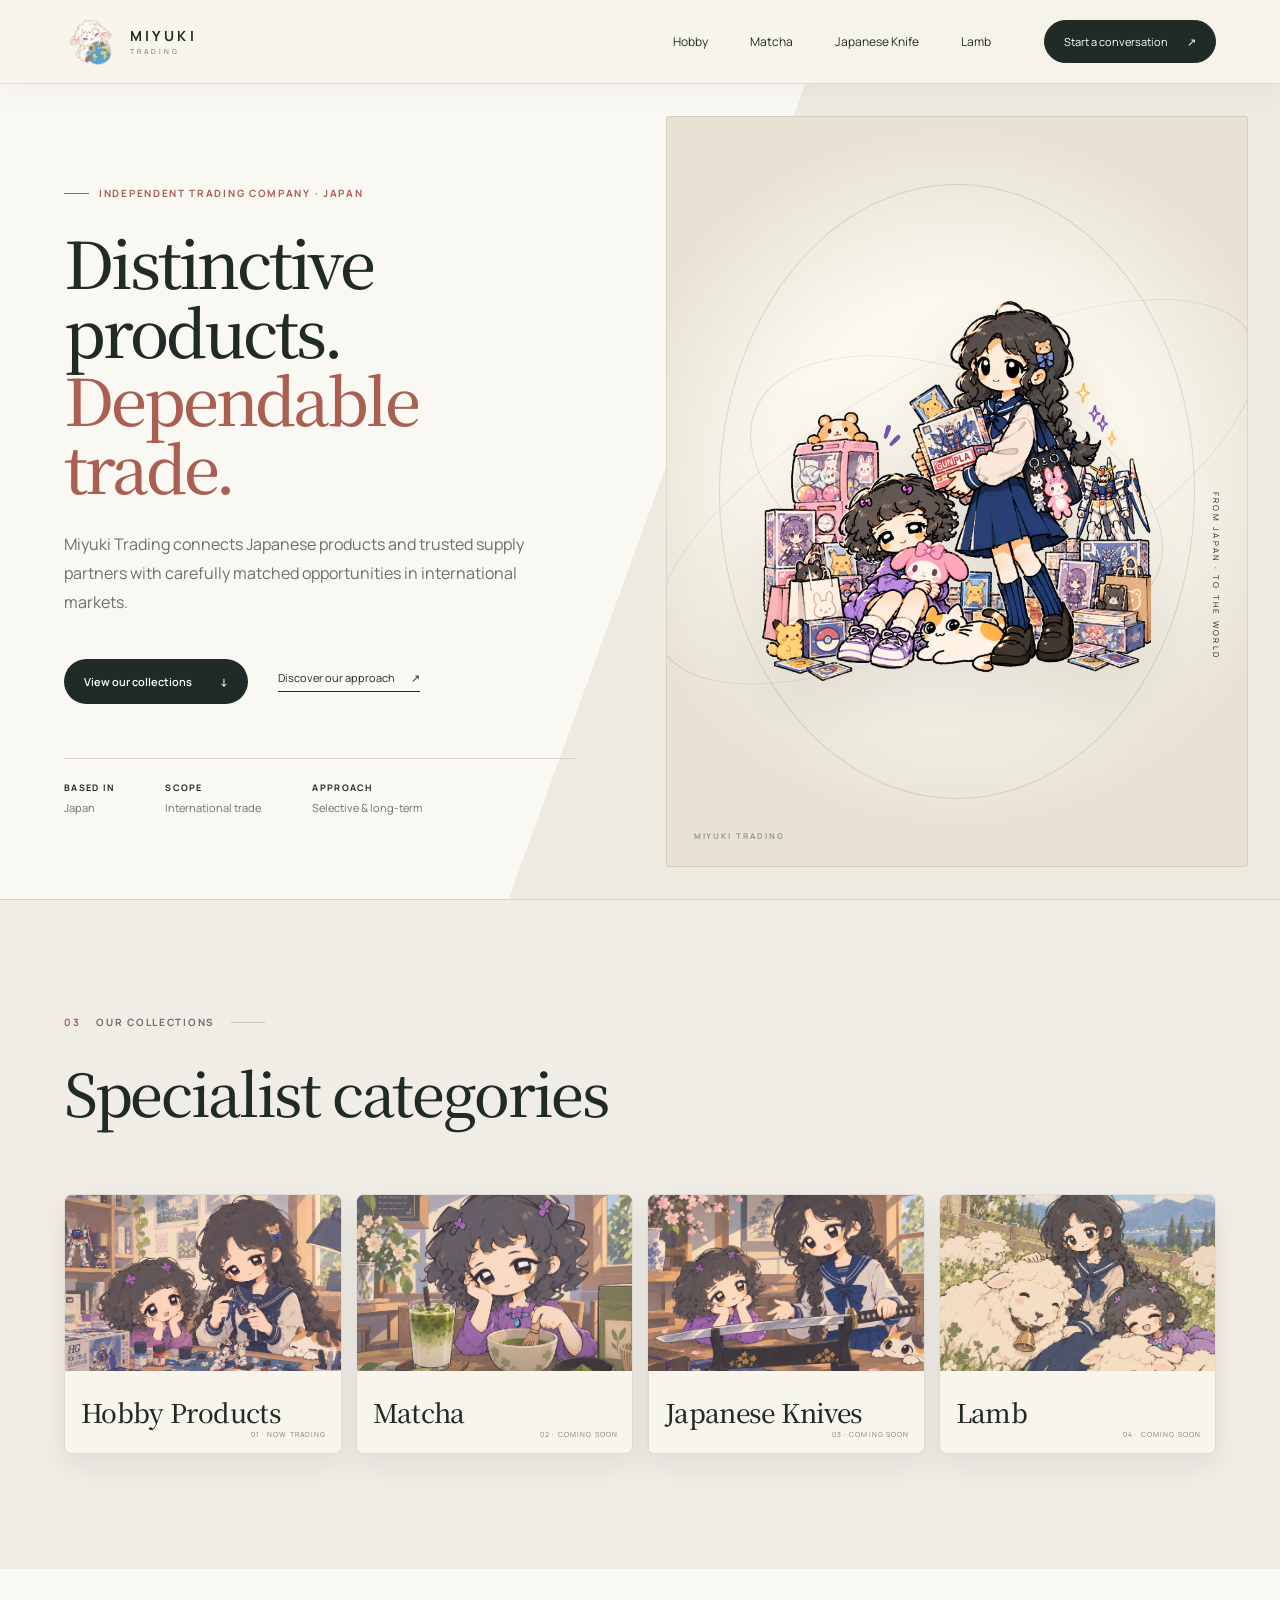
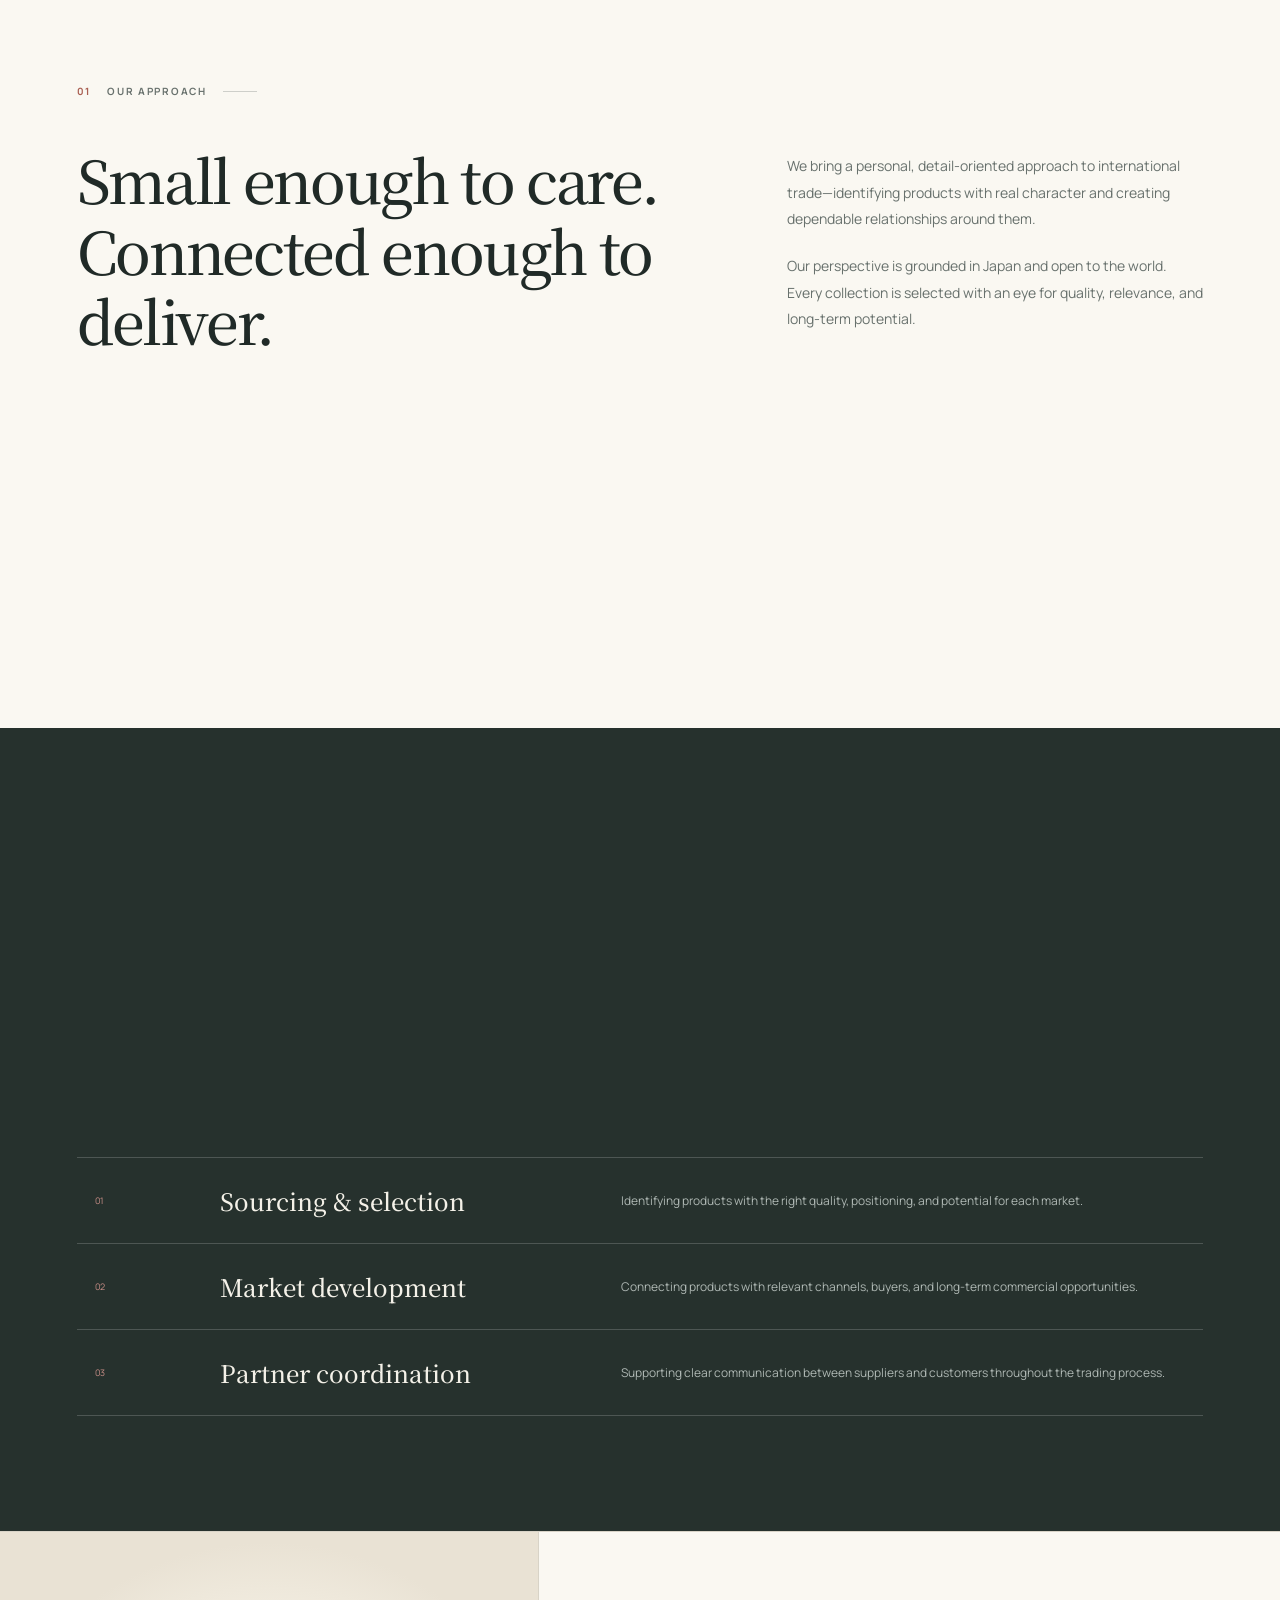
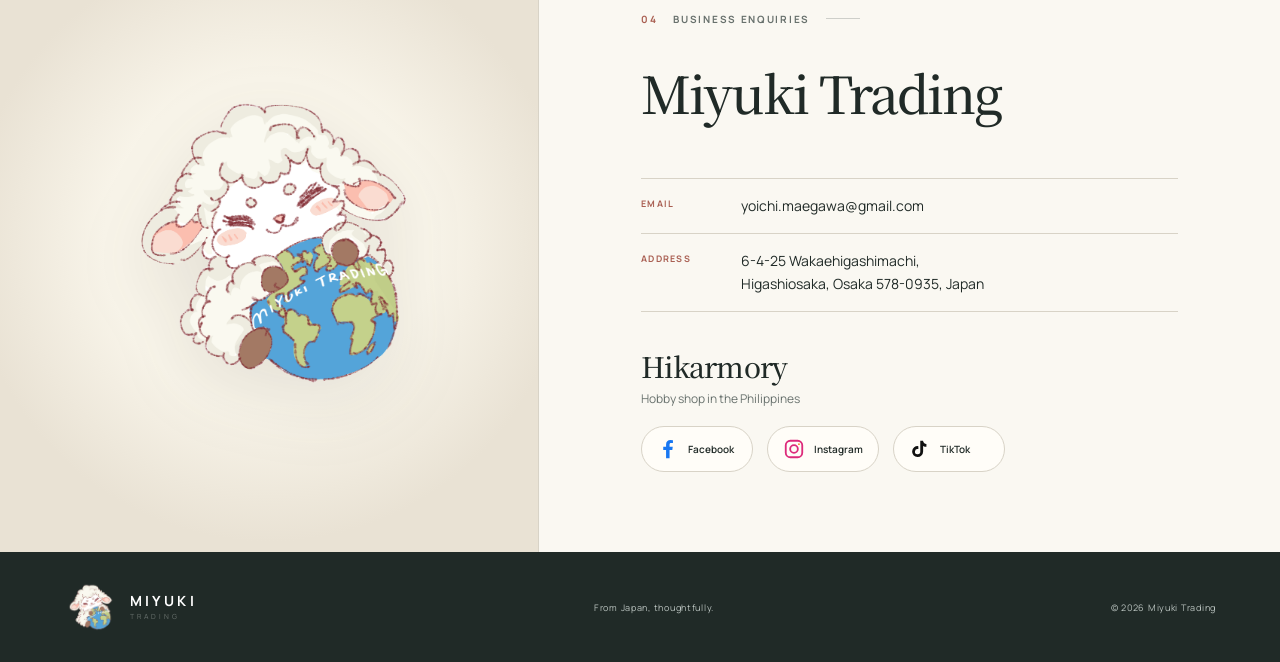
==== index.html @ 281c7b13 "Remove collection descriptions and match lamb card" ====
<!doctype html>
<html lang="en">
  <head>
    <meta charset="UTF-8" />
    <meta name="viewport" content="width=device-width, initial-scale=1" />
    <meta name="description" content="Miyuki Trading connects distinctive products and trusted partners across borders." />
    <title>Miyuki Trading | From Japan, thoughtfully</title>
    <link rel="icon" href="assets/miyuki-mark.png" type="image/png" />
    <link rel="preconnect" href="https://fonts.googleapis.com" />
    <link rel="preconnect" href="https://fonts.gstatic.com" crossorigin />
    <link href="https://fonts.googleapis.com/css2?family=Manrope:wght@400;500;600;700&family=Noto+Serif+JP:wght@500;600&display=swap" rel="stylesheet" />
    <link rel="stylesheet" href="styles.css" />
  </head>
  <body>
    <header class="site-header">
      <a class="brand" href="#top" aria-label="Miyuki Trading home"><img src="assets/miyuki-mark-transparent.png" alt="" /><span><strong>MIYUKI</strong><small>TRADING</small></span></a>
      <nav class="desktop-nav" aria-label="Main navigation"><a href="#hobby">Hobby</a><a href="#matcha">Matcha</a><a href="#japanese-knife">Japanese Knife</a><a href="#lamb">Lamb</a></nav>
      <a class="header-action" href="#contact">Start a conversation <span>↗</span></a>
      <button class="menu-toggle" type="button" aria-expanded="false" aria-controls="mobile-nav"><span></span><span></span><b class="sr-only">Open menu</b></button>
      <nav class="mobile-nav" id="mobile-nav" aria-label="Mobile navigation"><a href="#hobby">Hobby</a><a href="#matcha">Matcha</a><a href="#japanese-knife">Japanese Knife</a><a href="#lamb">Lamb</a></nav>
    </header>

    <main id="top">
      <section class="hero">
        <div class="hero-copy reveal">
          <p class="eyebrow"><span></span> Independent trading company · Japan</p>
          <h1>Distinctive products.<br /><em>Dependable trade.</em></h1>
          <p class="lead">Miyuki Trading connects Japanese products and trusted supply partners with carefully matched opportunities in international markets.</p>
          <div class="hero-actions"><a class="button button-dark" href="#collections">View our collections <span>↓</span></a><a class="simple-link" href="#about">Discover our approach <span>↗</span></a></div>
          <div class="hero-meta"><span><b>Based in</b>Japan</span><span><b>Scope</b>International trade</span><span><b>Approach</b>Selective &amp; long-term</span></div>
        </div>
        <div class="hero-visual reveal delay">
          <div class="orbit orbit-one"></div><div class="orbit orbit-two"></div>
          <div class="brand-art"><img src="assets/hobby-illustration-user-v1.png" alt="Illustration of Japanese hobby products, figures, model kits, and collectibles" /></div>
          <p class="vertical-copy">FROM JAPAN · TO THE WORLD</p>
        </div>
      </section>

      <section class="about" id="about">
        <div class="section-label reveal"><span>01</span> Our approach</div>
        <div class="about-main reveal">
          <h2>Small enough to care.<br />Connected enough to deliver.</h2>
          <div><p>We bring a personal, detail-oriented approach to international trade—identifying products with real character and creating dependable relationships around them.</p><p>Our perspective is grounded in Japan and open to the world. Every collection is selected with an eye for quality, relevance, and long-term potential.</p></div>
        </div>
        <div class="values reveal">
          <article><span>01</span><h3>Careful selection</h3><p>Products chosen for quality, originality, and market fit.</p></article>
          <article><span>02</span><h3>Trusted relationships</h3><p>Clear communication with makers, buyers, and partners.</p></article>
          <article><span>03</span><h3>Global perspective</h3><p>Japanese attention to detail with an international outlook.</p></article>
        </div>
      </section>

      <section class="capabilities" id="capabilities">
        <div class="capabilities-head reveal">
          <p class="section-label"><span>02</span> Capabilities</p>
          <h2>Practical support, from first conversation to delivery.</h2>
          <p>We work closely with both suppliers and buyers, keeping communication clear and every opportunity commercially grounded.</p>
        </div>
        <div class="capability-list reveal">
          <article><span>01</span><div><h3>Sourcing &amp; selection</h3><p>Identifying products with the right quality, positioning, and potential for each market.</p></div></article>
          <article><span>02</span><div><h3>Market development</h3><p>Connecting products with relevant channels, buyers, and long-term commercial opportunities.</p></div></article>
          <article><span>03</span><div><h3>Partner coordination</h3><p>Supporting clear communication between suppliers and customers throughout the trading process.</p></div></article>
        </div>
      </section>

      <section class="collections" id="collections">
        <div class="collections-head reveal">
          <div><p class="section-label"><span>03</span> Our collections</p><h2>Specialist categories</h2></div>
        </div>
        <article class="collection-feature reveal" id="hobby">
          <div class="feature-copy">
            <div class="status live"><i></i>Now trading</div><p class="collection-number">COLLECTION 01</p><h3>Hobby <br />Products</h3>
          </div>
          <div class="hobby-art" aria-label="Curated Japanese hobby products">
            <img class="collection-card-image" src="assets/hobby-card.png" alt="Two girls building a Japanese model kit" />
            <div class="hobby-image-label"><b>HOBBY CULTURE</b><span>Figures · Models · Collectibles</span></div>
          </div>
        </article>
        <div class="editorial-collections">
          <article class="editorial-row matcha-row reveal" id="matcha">
            <div class="row-copy">
              <header><span>COLLECTION 02</span><b>Coming soon</b></header>
              <small>京都 · KYOTO</small><h3>Matcha</h3>
            </div>
            <div class="row-visual kyoto-visual">
              <img class="collection-card-image" src="assets/matcha-card.png" alt="Girl preparing matcha with Japanese sweets" />
            </div>
          </article>
          <article class="editorial-row knife-row reveal" id="japanese-knife">
            <div class="row-visual oak-visual">
              <img class="collection-card-image" src="assets/knife-card.png" alt="Japanese sword displayed in a traditional room" />
            </div>
            <div class="row-copy">
              <header><span>COLLECTION 03</span><b>Coming soon</b></header>
              <small>CRAFT · PRECISION</small><h3>Japanese <br />Knives</h3>
            </div>
          </article>
          <article class="editorial-row lamb-row reveal" id="lamb">
            <div class="row-copy">
              <header><span>COLLECTION 04</span><b>Coming soon</b></header>
              <small>QUALITY · TRUSTED SUPPLY</small><h3>Lamb</h3>
            </div>
            <div class="row-visual lamb-visual">
              <img class="collection-card-image" src="assets/lamb-card.png" alt="Two girls relaxing with sheep in a meadow" />
            </div>
          </article>
        </div>
      </section>

      <section class="contact" id="contact">
        <div class="contact-art reveal"><img src="assets/miyuki-mark-transparent.png" alt="" /></div>
        <div class="contact-copy reveal">
          <p class="section-label"><span>04</span> Business enquiries</p>
          <h2 class="contact-company">Miyuki Trading</h2>
          <div class="contact-details">
            <a href="mailto:yoichi.maegawa@gmail.com"><span>Email</span>yoichi.maegawa@gmail.com</a>
            <address><span>Address</span>6-4-25 Wakaehigashimachi,<br />Higashiosaka, Osaka 578-0935, Japan</address>
          </div>
          <div class="social-block">
            <h3>Hikarmory</h3>
            <p class="social-description">Hobby shop in the Philippines</p>
            <div class="social-links" aria-label="Hikarmory social media">
              <a class="social-link facebook" href="https://www.facebook.com/61584927274970/" target="_blank" rel="noopener noreferrer" aria-label="Hikarmory on Facebook">
                <svg viewBox="0 0 24 24" aria-hidden="true"><path d="M13.7 22v-9h3l.5-3.5h-3.5V7.2c0-1 .3-1.7 1.8-1.7h1.9V2.4a25 25 0 0 0-2.8-.2c-2.8 0-4.7 1.7-4.7 4.8v2.5H6.8V13h3.1v9h3.8Z"/></svg>
                <span>Facebook</span>
              </a>
              <a class="social-link instagram" href="https://www.instagram.com/explore/search/keyword/?q=hikarmory" target="_blank" rel="noopener noreferrer" aria-label="Find Hikarmory on Instagram">
                <svg viewBox="0 0 24 24" aria-hidden="true"><rect x="3" y="3" width="18" height="18" rx="5"/><circle cx="12" cy="12" r="4.2"/><circle cx="17.4" cy="6.7" r="1" class="fill"/></svg>
                <span>Instagram</span>
              </a>
              <a class="social-link tiktok" href="https://www.tiktok.com/search?q=hikarmory" target="_blank" rel="noopener noreferrer" aria-label="Find Hikarmory on TikTok">
                <svg viewBox="0 0 24 24" aria-hidden="true"><path d="M15.3 3c.3 2.1 1.5 3.4 3.7 3.6v3a8.7 8.7 0 0 1-3.6-1v6.2a6 6 0 1 1-5.2-5.9v3.2a2.9 2.9 0 1 0 2.1 2.7V3h3Z"/></svg>
                <span>TikTok</span>
              </a>
            </div>
          </div>
        </div>
      </section>
    </main>

    <footer><a class="brand footer-brand" href="#top"><img src="assets/miyuki-mark-transparent.png" alt="" /><span><strong>MIYUKI</strong><small>TRADING</small></span></a><p>From Japan, thoughtfully.</p><p>© <span id="year"></span> Miyuki Trading</p></footer>
    <script src="script.js"></script>
  </body>
</html>
---- styles.css ----
:root{--paper:#faf9f0;--ink:#24312e;--muted:#66716d;--line:#d8d7cc;--coral:#b66c69;--blue:#4f9bc9;--green:#526b4f;--oak:#d7bd94;--serif:"Noto Serif JP",Georgia,serif;--sans:"Manrope",Arial,sans-serif}
*{box-sizing:border-box}html{scroll-behavior:smooth}body{margin:0;background:var(--paper);color:var(--ink);font-family:var(--sans);-webkit-font-smoothing:antialiased}a{color:inherit}.sr-only{position:absolute;width:1px;height:1px;padding:0;margin:-1px;overflow:hidden;clip:rect(0,0,0,0);white-space:nowrap;border:0}
.site-header{height:86px;padding:0 5vw;display:flex;align-items:center;border-bottom:1px solid var(--line);position:absolute;top:0;left:0;width:100%;z-index:20;background:rgba(250,249,240,.88);backdrop-filter:blur(12px)}.brand{display:flex;align-items:center;gap:12px;text-decoration:none}.brand img{width:48px;height:48px;object-fit:contain}.brand>span{display:flex;flex-direction:column;line-height:1}.brand strong{font-size:14px;letter-spacing:.21em}.brand small{margin-top:5px;font-size:7px;letter-spacing:.42em}.desktop-nav{display:flex;gap:38px;margin-left:auto;margin-right:4vw}.desktop-nav a{font-size:12px;text-decoration:none}.desktop-nav a:hover{color:var(--coral)}.header-action{padding:12px 17px;border:1px solid var(--ink);border-radius:40px;display:flex;gap:19px;font-size:11px;text-decoration:none;transition:.25s}.header-action:hover{background:var(--ink);color:white}.menu-toggle,.mobile-nav{display:none}
.hero{padding-top:86px;min-height:780px;height:100vh;display:grid;grid-template-columns:55% 45%;border-bottom:1px solid var(--line)}.hero-copy{padding:9vh 7vw 7vh 5vw;display:flex;flex-direction:column;justify-content:center}.eyebrow,.section-label{margin:0;font-size:10px;font-weight:700;letter-spacing:.17em;text-transform:uppercase}.eyebrow{color:var(--coral)}.hero h1{max-width:760px;margin:27px 0 30px;font-family:var(--serif);font-weight:500;font-size:clamp(52px,5.7vw,88px);line-height:1.08;letter-spacing:-.048em}.hero h1 em{color:var(--coral);font-style:normal}.lead{max-width:600px;margin:0;color:var(--muted);font-size:16px;line-height:1.8}.hero-actions{display:flex;align-items:center;gap:30px;margin-top:42px}.button{width:fit-content;padding:15px 20px;border-radius:3px;display:inline-flex;align-items:center;justify-content:space-between;gap:28px;font-size:11px;font-weight:600;text-decoration:none;transition:.25s}.button-dark{background:var(--ink);color:white}.button-dark:hover{background:var(--coral)}.simple-link{font-size:11px;text-decoration:none;border-bottom:1px solid var(--ink);padding-bottom:6px}.simple-link span{margin-left:14px}.hero-meta{display:flex;gap:56px;margin-top:8vh;padding-top:22px;border-top:1px solid var(--line)}.hero-meta span{font-size:11px;color:var(--muted)}.hero-meta b{display:block;margin-bottom:6px;color:var(--ink);font-size:9px;letter-spacing:.14em;text-transform:uppercase}
.hero-visual{position:relative;overflow:hidden;display:grid;place-items:center;background:#f4f0e4;border-left:1px solid var(--line)}.hero-visual::after{content:"";position:absolute;inset:8%;border:1px solid rgba(36,49,46,.1);border-radius:50%}.brand-art{position:relative;z-index:3;width:min(78%,560px);filter:drop-shadow(0 28px 35px rgba(69,64,48,.08))}.brand-art img{display:block;width:100%;mix-blend-mode:multiply}.orbit{position:absolute;border:1px solid rgba(79,155,201,.22);border-radius:50%}.orbit-one{width:75%;aspect-ratio:1;transform:rotate(22deg) scaleY(.54)}.orbit-two{width:115%;aspect-ratio:1;transform:rotate(-28deg) scaleY(.38)}.vertical-copy{position:absolute;right:25px;top:50%;margin:0;font-size:8px;letter-spacing:.28em;writing-mode:vertical-rl;z-index:4}
.about{padding:130px 6vw}.section-label{display:flex;gap:16px;align-items:center;color:var(--muted)}.section-label span{color:var(--coral)}.about-main{display:grid;grid-template-columns:1.2fr .8fr;gap:10vw;margin-top:46px}.about h2,.collections h2,.contact h2{margin:0;font-family:var(--serif);font-size:clamp(38px,4.6vw,67px);line-height:1.2;letter-spacing:-.04em;font-weight:500}.about-main>div{padding-top:9px}.about-main p{margin:0 0 20px;color:var(--muted);font-size:14px;line-height:1.9}.values{display:grid;grid-template-columns:repeat(3,1fr);gap:0;margin-top:90px;border-top:1px solid var(--line);border-bottom:1px solid var(--line)}.values article{padding:35px 40px 38px 0}.values article+article{padding-left:40px;border-left:1px solid var(--line)}.values span{font-size:9px;color:var(--coral)}.values h3{font-size:14px;margin:24px 0 10px}.values p{margin:0;max-width:270px;color:var(--muted);font-size:12px;line-height:1.65}
.collections{padding:130px 5vw;background:#f2f1e9}.collections-head{display:flex;justify-content:space-between;align-items:end;margin-bottom:60px}.collections-head h2{margin-top:28px}.collections-head>p{max-width:390px;margin:0 0 8px;color:var(--muted);font-size:13px;line-height:1.8}.collection-feature{min-height:610px;display:grid;grid-template-columns:42% 58%;background:var(--ink);color:#fff}.feature-copy{padding:50px 5vw 50px 50px;display:flex;flex-direction:column;align-items:flex-start}.status{padding:8px 12px;border:1px solid rgba(255,255,255,.25);border-radius:30px;font-size:8px;letter-spacing:.15em;text-transform:uppercase}.status i{display:inline-block;width:6px;height:6px;margin-right:8px;border-radius:50%;background:#aad178;box-shadow:0 0 0 4px rgba(170,209,120,.12)}.collection-number{margin:65px 0 15px;color:#9ea8a4;font-size:9px;letter-spacing:.2em}.feature-copy h3{margin:0;font-family:var(--serif);font-size:clamp(54px,6vw,82px);line-height:1;letter-spacing:-.04em;font-weight:500}.feature-copy>p:not(.collection-number){max-width:390px;margin:28px 0;color:#bec5c2;font-size:13px;line-height:1.8}.button-light{margin-top:auto;border:1px solid rgba(255,255,255,.4);color:#fff}.button-light:hover{background:#fff;color:var(--ink)}
.hobby-art{position:relative;overflow:hidden;min-height:610px;background:#e7e2ee}.hobby-art::before{content:"";position:absolute;inset:0;background:linear-gradient(90deg,rgba(255,255,255,.34) 1px,transparent 1px),linear-gradient(rgba(255,255,255,.34) 1px,transparent 1px);background-size:64px 64px;opacity:.45}.art-circle{position:absolute;width:520px;height:520px;left:50%;top:50%;transform:translate(-52%,-47%);border-radius:50%;background:#f8f6ed;box-shadow:0 35px 80px rgba(65,54,81,.12)}.art-circle::after{content:"";position:absolute;inset:-24px;border:1px solid rgba(47,55,79,.16);border-radius:50%}.hobby-kana{position:absolute;right:30px;top:28px;margin:0;color:rgba(47,55,79,.24);font-family:var(--serif);font-size:38px;line-height:1;writing-mode:vertical-rl;letter-spacing:.18em}.character-family{position:absolute;z-index:3;left:50%;bottom:2%;width:78%;height:87%;transform:translateX(-50%);object-fit:contain;object-position:center bottom;filter:drop-shadow(0 18px 18px rgba(56,48,70,.11))}.art-caption{position:absolute;z-index:6;left:30px;bottom:28px;padding-left:13px;border-left:2px solid #6d6288;color:var(--ink)}.art-caption b,.art-caption span{display:block}.art-caption b{font-size:8px;letter-spacing:.16em}.art-caption span{margin-top:6px;color:#68706d;font-size:7px;letter-spacing:.08em}
.coming-grid{display:grid;grid-template-columns:repeat(3,1fr);gap:18px;margin-top:18px}.collection-card{min-height:520px;padding:28px;position:relative;overflow:hidden;display:flex;flex-direction:column;justify-content:space-between;border:1px solid rgba(36,49,46,.1)}.collection-card header{display:flex;justify-content:space-between;align-items:center;position:relative;z-index:5}.collection-card header span{font-size:9px}.collection-card header b{padding:7px 11px;border:1px solid currentColor;border-radius:30px;font-size:7px;letter-spacing:.14em;text-transform:uppercase}.card-copy{position:relative;z-index:5}.card-copy small{font-size:8px;letter-spacing:.18em;opacity:.64}.card-copy h3{margin:7px 0 12px;font-family:var(--serif);font-size:31px;font-weight:500}.card-copy p{max-width:310px;margin:0;font-size:11px;line-height:1.7;opacity:.7}.matcha-card{color:#efeadd;background:#536750}.matcha-card::before{content:"";position:absolute;inset:0;opacity:.08;background-image:linear-gradient(90deg,transparent 49%,#fff 50%,transparent 51%),linear-gradient(transparent 49%,#fff 50%,transparent 51%);background-size:32px 32px}.kyoto-art{position:absolute;left:50%;top:20%;width:240px;height:230px;transform:translateX(-50%);overflow:hidden;border:11px solid #765745;border-radius:50% 50% 3px 3px;background:#d6d2b2}.kyoto-art::before,.kyoto-art::after{content:"";position:absolute;z-index:4;background:#765745}.kyoto-art::before{left:49%;width:7px;height:100%}.kyoto-art::after{top:49%;height:7px;width:100%}.kyoto-sun{position:absolute;right:30px;top:27px;width:52px;height:52px;border-radius:50%;background:#bc6f5f}.hills{position:absolute;bottom:-30px;left:-20px;width:280px;height:130px;border-radius:50% 50% 0 0;background:#819074}.tea-bowl{position:absolute;z-index:6;width:155px;height:73px;left:33px;bottom:12px;border-radius:0 0 90px 90px;background:#ece4d5}.tea-bowl::before{content:"";position:absolute;left:0;top:-22px;width:155px;height:45px;border-radius:50%;background:#f4ede1}.tea-bowl i{position:absolute;z-index:2;left:8px;top:-15px;width:139px;height:34px;border-radius:50%;background:#668056}
.knife-card{background-color:var(--oak);background-image:repeating-radial-gradient(ellipse at -30% 50%,transparent 0,transparent 45px,rgba(82,60,35,.05) 47px,transparent 50px)}.knife-art{position:absolute;left:5%;right:4%;top:28%;height:155px}.knife{position:absolute;width:92%;height:80px;transform:rotate(-13deg);filter:drop-shadow(12px 16px 10px rgba(68,45,28,.16))}.knife::before{content:"";position:absolute;right:0;width:73%;height:70px;background:linear-gradient(165deg,#fff,#bdc2bf 68%,#7a817e);clip-path:polygon(0 0,100% 0,100% 48%,3% 100%)}.knife::after{content:"";position:absolute;left:0;width:31%;height:34px;border-radius:18px 2px 2px 18px;background:linear-gradient(90deg,#93714e,#4c3728)}.knife i{position:absolute;z-index:2;left:27%;top:5px;width:22px;height:25px;background:#c7a979}.knife-art>span{position:absolute;right:13%;top:102px;width:42px;height:42px;display:grid;place-items:center;border:2px solid #855446;color:#855446;font-family:var(--serif);font-size:19px}.lamb-card{background:#ded5c9}.lamb-art{position:absolute;left:50%;top:25%;width:250px;height:180px;transform:translateX(-50%)}.wool{position:absolute;width:190px;height:125px;border-radius:48%;background:#f7f1e6;box-shadow:inset -18px -12px #ece2d5}.wool::before,.wool::after{content:"";position:absolute;bottom:-40px;width:14px;height:61px;border-radius:0 0 8px 8px;background:#403a37}.wool::before{left:38px}.wool::after{right:36px}.lamb-head{position:absolute;right:0;top:52px;width:70px;height:82px;border-radius:45%;background:#403a37}.lamb-head::before,.lamb-head::after{content:"";position:absolute;top:7px;width:40px;height:18px;border-radius:50%;background:#403a37}.lamb-head::before{left:-25px;transform:rotate(20deg)}.lamb-head::after{right:-25px;transform:rotate(-20deg)}
.contact{display:grid;grid-template-columns:42% 58%;min-height:610px;background:var(--paper);border-top:1px solid var(--line)}.contact-art{display:grid;place-items:center;padding:8%;overflow:hidden;background:#f4f0e4}.contact-art img{width:min(100%,430px);mix-blend-mode:multiply}.contact-copy{padding:90px 8vw;display:flex;flex-direction:column;justify-content:center;border-left:1px solid var(--line)}.contact-copy h2{max-width:700px;margin:35px 0 28px}.contact-copy>p:not(.section-label){max-width:530px;margin:0;color:var(--muted);font-size:14px;line-height:1.8}.contact-copy>a{width:fit-content;margin-top:43px;padding-bottom:8px;border-bottom:1px solid var(--ink);font-size:14px;text-decoration:none}.contact-copy>a span{margin-left:35px}
footer{min-height:125px;padding:25px 5vw;display:flex;align-items:center;justify-content:space-between;background:var(--ink);color:#bbc4c0}.footer-brand{color:white}.footer-brand img{mix-blend-mode:screen}footer p{font-size:9px;letter-spacing:.08em}.reveal{opacity:0;transform:translateY(20px);transition:opacity .75s ease,transform .75s ease}.reveal.delay{transition-delay:.12s}.reveal.is-visible{opacity:1;transform:none}
@media(max-width:900px){.site-header{height:76px}.desktop-nav,.header-action{display:none}.menu-toggle{display:block;margin-left:auto;width:42px;height:42px;border:0;background:none;position:relative}.menu-toggle span{position:absolute;right:4px;width:26px;height:1px;background:var(--ink);transition:.25s}.menu-toggle span:first-child{top:16px}.menu-toggle span:nth-child(2){top:24px}.menu-toggle[aria-expanded=true] span:first-child{top:20px;transform:rotate(45deg)}.menu-toggle[aria-expanded=true] span:nth-child(2){top:20px;transform:rotate(-45deg)}.mobile-nav{display:flex;position:absolute;top:76px;left:0;width:100%;padding:25px 5vw 32px;flex-direction:column;gap:20px;background:var(--paper);border-bottom:1px solid var(--line);transform:translateY(-130%);opacity:0;pointer-events:none;transition:.25s}.mobile-nav.is-open{transform:none;opacity:1;pointer-events:auto}.mobile-nav a{text-decoration:none;font-family:var(--serif);font-size:22px}.hero{height:auto;grid-template-columns:1fr;padding-top:76px}.hero-copy{min-height:680px;padding:100px 7vw 65px}.hero-visual{min-height:620px;border-left:0;border-top:1px solid var(--line)}.hero-meta{margin-top:70px}.about{padding:95px 7vw}.about-main{grid-template-columns:1fr;gap:35px}.values{grid-template-columns:1fr}.values article,.values article+article{padding:28px 0;border-left:0;border-bottom:1px solid var(--line)}.values article:last-child{border-bottom:0}.collections{padding:95px 5vw}.collections-head{align-items:start;flex-direction:column;gap:28px}.collection-feature{grid-template-columns:1fr}.feature-copy{min-height:520px}.hobby-art{min-height:530px}.coming-grid{grid-template-columns:1fr}.collection-card{min-height:500px}.contact{grid-template-columns:1fr}.contact-art{min-height:480px}.contact-copy{padding:90px 7vw;border-left:0;border-top:1px solid var(--line)}}
@media(max-width:560px){.brand img{width:42px;height:42px}.hero-copy{min-height:640px}.hero h1{font-size:47px}.lead{font-size:14px}.hero-actions{align-items:flex-start;flex-direction:column}.hero-meta{gap:28px;flex-direction:column}.hero-visual{min-height:500px}.brand-art{width:88%}.about h2,.collections h2,.contact h2{font-size:38px}.feature-copy{padding:38px 28px}.feature-copy h3{font-size:55px}.hobby-art{min-height:540px}.art-circle{width:390px;height:390px}.character-family{width:93%;height:82%}.hobby-kana{font-size:30px}.art-caption{left:20px;bottom:20px}.collection-card{min-height:455px;padding:23px}.kyoto-art{transform:translateX(-50%) scale(.85);transform-origin:top center}.contact-art{min-height:380px}.contact-copy{padding:75px 7vw}footer{align-items:flex-start;flex-direction:column;gap:18px;padding:35px 7vw}}
@media(prefers-reduced-motion:reduce){html{scroll-behavior:auto}.reveal{opacity:1;transform:none;transition:none}}

/* Final polish */
body{overflow-x:hidden}.site-header{height:92px;padding-inline:clamp(28px,5vw,76px);background:rgba(250,249,240,.94);box-shadow:0 1px 0 rgba(36,49,46,.03)}.brand{gap:14px}.brand img{width:56px;height:56px;mix-blend-mode:multiply}.brand strong{font-size:14px;letter-spacing:.24em}.brand small{font-size:7px;color:var(--muted)}.desktop-nav a{padding:11px 2px;position:relative}.desktop-nav a::after{content:"";position:absolute;left:0;right:100%;bottom:4px;height:1px;background:var(--coral);transition:right .25s ease}.desktop-nav a:hover::after{right:0}.header-action{padding:13px 19px;background:rgba(255,255,255,.25)}
.hero{padding-top:92px;min-height:820px}.hero-copy{padding-left:clamp(38px,5vw,78px)}.eyebrow{display:flex;align-items:center;gap:10px}.eyebrow span{display:block;width:25px;height:1px;background:var(--coral)}.hero h1{max-width:690px;font-size:clamp(50px,5.35vw,82px);line-height:1.055}.lead{max-width:550px}.button{border-radius:999px}.simple-link{transition:color .2s}.simple-link:hover{color:var(--coral)}.hero-meta{max-width:650px;justify-content:flex-start;gap:clamp(28px,4vw,60px)}.hero-visual{background:radial-gradient(circle at 50% 46%,#fffdf7 0 33%,#f3efe3 70%)}.brand-art{width:min(74%,530px);filter:drop-shadow(0 30px 45px rgba(69,64,48,.11))}.brand-art img{opacity:1}.orbit{border-color:rgba(79,155,201,.28)}
.about,.collections{padding-top:clamp(105px,9vw,145px);padding-bottom:clamp(105px,9vw,145px)}.section-label::after{content:"";width:34px;height:1px;background:currentColor;opacity:.3}.about-main{max-width:1440px}.values article{transition:background .25s,padding .25s}.values article:hover{background:rgba(255,255,255,.32);padding-left:18px}.values article+article:hover{padding-left:52px}
.collection-feature{overflow:hidden;border-radius:3px;box-shadow:0 22px 60px rgba(36,49,46,.09)}.hobby-art{min-height:620px}.art-circle{background:#fffdf7}.coming-grid{gap:20px;margin-top:20px}.collection-card{border:0;border-radius:3px;box-shadow:0 16px 38px rgba(36,49,46,.065);transition:transform .3s ease,box-shadow .3s ease}.collection-card:hover{transform:translateY(-5px);box-shadow:0 23px 48px rgba(36,49,46,.11)}.collection-card header b{background:rgba(255,255,255,.14);backdrop-filter:blur(6px)}
.contact-art{background:radial-gradient(circle,#fffdf7 0 42%,#f2eee2 72%)}.contact-art img{filter:drop-shadow(0 24px 35px rgba(60,55,43,.09))}.contact-copy>a{font-weight:600;transition:color .2s}.contact-copy>a:hover{color:var(--coral)}footer{padding-inline:clamp(28px,5vw,76px)}.footer-brand img{mix-blend-mode:normal;border-radius:50%}
@media(max-width:900px) and (min-width:561px){.site-header{height:82px}.hero{padding-top:82px}.hero-copy{min-height:650px}.hero-visual{min-height:560px}.coming-grid{grid-template-columns:repeat(2,1fr)}.collection-card{min-height:520px}.lamb-card{grid-column:1/-1;min-height:470px}.lamb-card .lamb-art{top:22%}.lamb-card .card-copy{max-width:440px}}
@media(max-width:560px){.site-header{height:74px;padding-inline:20px}.brand img{width:46px;height:46px}.brand strong{font-size:12px}.hero{padding-top:74px}.hero-copy{padding:84px 22px 58px}.hero h1{font-size:43px;line-height:1.08}.hero-meta{padding-top:20px}.hero-visual{min-height:460px}.about{padding-inline:22px}.collections{padding-inline:14px}.collection-feature{border-radius:2px}.feature-copy{min-height:500px}.hobby-art{min-height:500px}.art-circle{width:360px;height:360px}.character-family{height:79%}.collection-card{min-height:440px}.contact-copy{padding-inline:22px}.contact-copy>a{font-size:12px}.footer-brand img{width:46px;height:46px}}

/* Editorial collection worlds */
.editorial-collections{display:grid;gap:22px;margin-top:22px}.editorial-row{min-height:600px;display:grid;grid-template-columns:42% 58%;overflow:hidden;border-radius:3px;box-shadow:0 18px 48px rgba(36,49,46,.075)}.row-copy{padding:52px clamp(38px,5vw,76px);display:flex;flex-direction:column;align-items:flex-start;justify-content:center}.row-copy header{position:absolute;align-self:stretch;top:0;left:0;right:0;padding:28px 32px;display:flex;justify-content:space-between;align-items:center}.editorial-row{position:relative}.row-copy header span,.row-copy header b{font-size:8px;letter-spacing:.16em}.row-copy header b{padding:8px 12px;border:1px solid currentColor;border-radius:999px;text-transform:uppercase}.row-copy>small{font-size:9px;letter-spacing:.2em;opacity:.65}.row-copy h3{margin:11px 0 23px;font-family:var(--serif);font-size:clamp(54px,5vw,76px);line-height:1.02;font-weight:500;letter-spacing:-.045em}.row-copy>p{max-width:390px;margin:0;font-size:13px;line-height:1.8;opacity:.72}.material-note{margin-top:48px;padding-top:18px;border-top:1px solid currentColor;font-size:8px;letter-spacing:.13em;text-transform:uppercase;opacity:.72}.material-note span{display:inline-block;width:6px;height:6px;margin-right:10px;border-radius:50%;background:currentColor}.row-visual{position:relative;overflow:hidden}.matcha-row{color:#efe9d8;background:#4f624c}.matcha-row .row-copy{border-right:1px solid rgba(255,255,255,.16)}.kyoto-visual{background:linear-gradient(145deg,#71816a,#3f5544 72%)}.shoji{position:absolute;inset:8% 10%;border:14px solid #654a37;border-radius:46% 46% 2px 2px;background:#d9d2af;overflow:hidden}.shoji::before,.shoji::after,.shoji i{content:"";position:absolute;z-index:2;background:#654a37}.shoji::before{left:50%;width:8px;height:100%}.shoji::after{top:50%;width:100%;height:8px}.shoji i:first-child{left:25%;width:3px;height:100%}.shoji i:last-child{right:25%;width:3px;height:100%}.kyoto-sun{position:absolute;z-index:1;right:24%;top:20%;width:88px;height:88px;border-radius:50%;background:#b96755}.kyoto-hills{position:absolute;z-index:1;left:4%;right:-7%;bottom:3%;height:43%;border-radius:55% 45% 0 0;background:#70816b;box-shadow:-120px 35px 0 #425b49}.editorial-bowl{z-index:5;top:auto;left:50%;bottom:13%;width:220px;height:105px;filter:drop-shadow(0 20px 18px rgba(27,37,28,.22))}.editorial-bowl::before{width:220px}.editorial-bowl i{width:202px}.kyoto-visual>p{position:absolute;z-index:6;right:28px;top:26px;margin:0;color:rgba(255,255,255,.6);font-family:var(--serif);font-size:13px;letter-spacing:.25em;writing-mode:vertical-rl}.knife-row{grid-template-columns:58% 42%;color:#342f29;background:#e2cfaa}.knife-row .row-copy{border-left:1px solid rgba(70,50,32,.13)}.oak-visual{background-color:#d8bd91;background-image:repeating-radial-gradient(ellipse at -15% 50%,transparent 0,transparent 54px,rgba(87,61,35,.055) 56px,transparent 59px)}.craft-lines{position:absolute;inset:11%;border:1px solid rgba(72,51,31,.15)}.craft-lines::before,.craft-lines::after{content:"";position:absolute;background:rgba(72,51,31,.1)}.craft-lines::before{left:0;right:0;top:50%;height:1px}.craft-lines::after{top:0;bottom:0;left:50%;width:1px}.editorial-knife{position:absolute;left:7%;right:5%;top:42%;height:110px;transform:rotate(-10deg);filter:drop-shadow(15px 20px 13px rgba(65,43,26,.19))}.editorial-knife::before{content:"";position:absolute;right:0;width:73%;height:95px;background:linear-gradient(165deg,#fafbf8,#c9ceca 60%,#878e8a);clip-path:polygon(0 0,100% 0,100% 47%,3% 100%)}.editorial-knife::after{content:"";position:absolute;left:0;width:31%;height:46px;border-radius:23px 2px 2px 23px;background:linear-gradient(90deg,#987654,#4b3628)}.editorial-knife i{position:absolute;z-index:2;left:27%;top:7px;width:28px;height:34px;background:#c8aa78}.maker-mark{position:absolute;right:8%;bottom:14%;width:58px;height:58px;display:grid;place-items:center;border:2px solid #7b4d3e;color:#7b4d3e;font-family:var(--serif);font-size:24px}.oak-visual>p{position:absolute;left:30px;bottom:25px;margin:0;font-size:8px;letter-spacing:.24em}.lamb-strip{min-height:170px;padding:28px 34px;display:grid;grid-template-columns:1.1fr 90px .8fr 1.6fr;gap:28px;align-items:center;background:#ddd5c9;border-radius:3px}.lamb-strip>div:first-child{display:flex;flex-direction:column;gap:12px}.lamb-strip span,.lamb-strip b{font-size:8px;letter-spacing:.15em}.lamb-strip b{width:max-content;padding:7px 10px;border:1px solid currentColor;border-radius:999px;text-transform:uppercase}.lamb-strip h3{margin:0;font-family:var(--serif);font-size:35px;font-weight:500}.lamb-strip p{max-width:390px;margin:0;color:#69635e;font-size:12px;line-height:1.7}.mini-lamb{position:relative;width:68px;height:45px;border-radius:50%;background:#f7f1e6}.mini-lamb::before{content:"";position:absolute;right:-18px;top:12px;width:30px;height:34px;border-radius:50%;background:#4a4541}.mini-lamb i::before,.mini-lamb i::after{content:"";position:absolute;bottom:-15px;width:7px;height:23px;border-radius:4px;background:#4a4541}.mini-lamb i::before{left:14px}.mini-lamb i::after{right:10px}
@media(max-width:900px){.editorial-row,.knife-row{grid-template-columns:1fr}.row-copy{min-height:470px;padding:96px 7vw 60px}.row-visual{min-height:520px}.knife-row .row-visual{order:2}.knife-row .row-copy{order:1;border-left:0;border-bottom:1px solid rgba(70,50,32,.13)}.matcha-row .row-copy{border-right:0;border-bottom:1px solid rgba(255,255,255,.16)}.lamb-strip{grid-template-columns:1fr 90px 1fr}.lamb-strip p{grid-column:1/-1}}
@media(max-width:560px){.editorial-collections{gap:14px;margin-top:14px}.editorial-row{min-height:0}.row-copy{min-height:450px;padding:90px 30px 50px}.row-copy header{padding:24px}.row-copy h3{font-size:52px}.row-visual{min-height:440px}.shoji{inset:9% 6%;border-width:10px}.editorial-bowl{transform:translateX(-50%) scale(.82);transform-origin:bottom center}.editorial-knife{left:1%;right:-5%;top:43%;transform:rotate(-11deg) scale(.88)}.lamb-strip{padding:28px 24px;grid-template-columns:1fr 72px}.lamb-strip h3{font-size:31px}.lamb-strip p{grid-column:1/-1}.mini-lamb{transform:scale(.85)}}
.row-copy{position:relative}.row-copy header{z-index:3}

/* Business credibility layer */
.hero h1{max-width:760px}.hero-visual::before{content:"MIYUKI TRADING";position:absolute;left:27px;bottom:25px;font-size:8px;font-weight:700;letter-spacing:.24em;color:rgba(36,49,46,.42)}.brand-art{width:min(64%,460px)}
.capabilities{padding:clamp(105px,9vw,145px) 6vw;background:#26332f;color:#f4f1e8}.capabilities-head{display:grid;grid-template-columns:.55fr 1.35fr .8fr;gap:7vw;align-items:start}.capabilities .section-label{color:#aeb8b3}.capabilities-head h2{margin:0;font-family:var(--serif);font-size:clamp(38px,4.3vw,64px);line-height:1.18;letter-spacing:-.04em;font-weight:500}.capabilities-head>p{margin:6px 0 0;color:#b7bfbb;font-size:13px;line-height:1.85}.capability-list{margin-top:90px;border-top:1px solid rgba(255,255,255,.18)}.capability-list article{display:grid;grid-template-columns:90px .65fr 1fr;gap:35px;align-items:center;padding:30px 0;border-bottom:1px solid rgba(255,255,255,.18);transition:padding .25s,background .25s}.capability-list article:hover{padding-left:18px;background:rgba(255,255,255,.025)}.capability-list article>span{font-size:9px;color:#ca8f88}.capability-list article>div{display:contents}.capability-list h3{margin:0;font-family:var(--serif);font-size:24px;font-weight:500}.capability-list p{max-width:560px;margin:0;color:#aeb7b3;font-size:12px;line-height:1.75}.collections-head h2{max-width:680px}.contact-art img{width:min(73%,340px)}
@media(max-width:900px){.capabilities{padding-inline:7vw}.capabilities-head{grid-template-columns:1fr}.capabilities-head h2{max-width:680px}.capabilities-head>p{max-width:520px}.capability-list{margin-top:60px}.capability-list article{grid-template-columns:55px .75fr 1fr}.hero-visual{min-height:450px}.brand-art{width:min(56%,420px)}}
@media(max-width:560px){.hero-visual{min-height:350px}.brand-art{width:56%}.hero-visual::after{inset:12%}.hero-visual::before{left:20px;bottom:18px}.capabilities{padding:85px 22px}.capabilities-head h2{font-size:37px}.capability-list article{grid-template-columns:32px 1fr;gap:18px;padding:25px 0}.capability-list article>div{display:block}.capability-list h3{font-size:21px}.capability-list p{margin-top:9px}.collections-head h2{font-size:41px}}

/* Cohesive visual refinement */
:root{--paper:#f7f4ec;--ink:#202a27;--muted:#68716d;--line:#d8d3c7;--coral:#a95f52;--green:#59685a;--oak:#d4bf9d}
body{background:var(--paper)}
.site-header{position:fixed;height:84px;background:rgba(247,244,236,.9);border-color:rgba(32,42,39,.12);box-shadow:0 10px 30px rgba(40,35,28,.035)}.brand img{width:52px;height:52px;mix-blend-mode:normal}.header-action{background:var(--ink);color:#fff;border-color:var(--ink)}.header-action:hover{background:var(--coral);border-color:var(--coral)}
.hero{padding-top:84px;min-height:760px;height:min(900px,100vh);grid-template-columns:52% 48%;background:linear-gradient(110deg,#faf8f2 0 52%,#efeadf 52%)}.hero-copy{padding-top:7vh;padding-bottom:5vh}.hero h1{font-size:clamp(52px,5.05vw,78px);max-width:680px}.hero h1 em{color:var(--coral)}.hero-meta{margin-top:6vh}.hero-visual{margin:32px 32px 32px 0;border:1px solid rgba(32,42,39,.1);border-radius:3px;background:radial-gradient(circle at 50% 48%,#fbf8ee 0 37%,#e8e2d5 72%)}.hero-visual::after{inset:9%;border-color:rgba(32,42,39,.13)}.brand-art{width:min(67%,470px);filter:drop-shadow(0 28px 32px rgba(70,55,43,.12))}.brand-art img,.contact-art img{mix-blend-mode:normal}.orbit{border-color:rgba(32,42,39,.13)}
.about{background:#faf8f2}.about-main{grid-template-columns:1.05fr .75fr}.values{margin-top:75px}.values article{padding-top:31px;padding-bottom:34px}.values article:hover{background:#f1ede3}
.capabilities{background:#26312d;padding-top:115px;padding-bottom:115px}.capabilities-head{grid-template-columns:.45fr 1.35fr .72fr}.capabilities-head h2{font-size:clamp(40px,4vw,60px)}.capability-list{margin-top:72px}.capability-list article{padding:25px 18px}.capability-list article:hover{padding-left:30px;background:rgba(255,255,255,.035)}
.collections{background:#efede6}.collections-head{margin-bottom:52px}.collection-feature,.editorial-row,.lamb-strip{border-radius:8px}.collection-feature{grid-template-columns:40% 60%;box-shadow:0 22px 55px rgba(40,35,28,.1)}.feature-copy{padding:48px}.hobby-art{background:#dedbea}.art-circle{width:500px;height:500px;background:#faf8f2}.character-family{width:73%;height:84%}.art-caption{border-color:#675b7c}
.editorial-collections{gap:18px;margin-top:18px}.editorial-row{min-height:550px;box-shadow:0 18px 42px rgba(40,35,28,.075)}.matcha-row{background:#536152}.kyoto-visual{background:linear-gradient(145deg,#778271,#4a594c)}.shoji{border-color:#6c5141;background:#ddd5b8}.shoji::before,.shoji::after,.shoji i{background:#6c5141}.kyoto-hills{background:#7b8778;box-shadow:-120px 35px 0 #4c614f}.knife-row{background:#dfccaa}.oak-visual{background-color:#d7c19d}.lamb-strip{background:#d9d2c7}.row-copy h3{font-size:clamp(50px,4.6vw,70px)}
.contact{min-height:570px;background:#faf8f2}.contact-art{background:radial-gradient(circle,#f8f4e9 0 40%,#e9e2d4 73%)}.contact-art img{width:min(67%,315px)}.contact-copy{padding-top:80px;padding-bottom:80px}.contact-copy h2{font-size:clamp(42px,4.3vw,62px)}footer{min-height:110px}

/* Business contact card */
.contact-copy .contact-company{max-width:760px;margin:38px 0 20px!important;color:var(--ink)!important;font-family:var(--serif);font-size:clamp(42px,4vw,60px)!important;font-weight:500;line-height:1.1;letter-spacing:-.04em}
.contact-details{width:min(100%,560px);margin-top:38px;border-top:1px solid var(--line)}
.contact-details>a,.contact-details address{display:grid;grid-template-columns:82px 1fr;gap:18px;padding:16px 0;border-bottom:1px solid var(--line);color:var(--ink);font-size:14px;line-height:1.6;text-decoration:none;font-style:normal}
.contact-details>a{width:auto;margin:0}
.contact-details span{padding-top:2px;color:var(--coral);font-size:9px;font-weight:700;letter-spacing:.14em;text-transform:uppercase}
.contact-details>a:hover{color:var(--coral)}
.social-block{width:min(100%,560px);margin-top:34px}.social-block h3{margin:0;font-family:var(--serif);font-size:clamp(25px,2.2vw,34px);font-weight:500;letter-spacing:-.025em}.social-description{margin:4px 0 18px;color:var(--muted);font-size:12px;line-height:1.5}.social-links{display:flex;gap:14px;flex-wrap:wrap}.social-link{min-width:112px;padding:11px 15px;display:flex;align-items:center;gap:9px;border:1px solid var(--line);border-radius:999px;color:var(--ink);background:#fffdf8;font-size:10px;font-weight:600;text-decoration:none;transition:transform .2s,border-color .2s,box-shadow .2s}.social-link:hover{transform:translateY(-2px);border-color:var(--ink);box-shadow:0 8px 18px rgba(36,49,46,.08)}.social-link svg{width:22px;height:22px;flex:0 0 auto}.social-link.facebook svg{fill:#1877f2}.social-link.instagram svg{fill:none;stroke:#dd2a7b;stroke-width:2}.social-link.instagram .fill{fill:#f58529;stroke:none}.social-link.tiktok svg{fill:#111}
@media(max-width:560px){.contact-details{margin-top:30px}.contact-details>a,.contact-details address{grid-template-columns:65px 1fr;gap:12px;font-size:12px}.social-block{margin-top:28px}.social-links{gap:10px}.social-link{min-width:0;padding:10px 12px}.social-link span{display:none}}
@media(max-width:900px){.site-header{height:76px}.hero{padding-top:76px;height:auto;grid-template-columns:1fr;background:#faf8f2}.hero-visual{margin:0;border-width:1px 0 0;border-radius:0}.collection-feature{grid-template-columns:1fr}.editorial-row{min-height:0}.capabilities-head{grid-template-columns:1fr}}
@media(max-width:560px){.site-header{height:72px}.hero{padding-top:72px}.hero-copy{padding-top:80px}.hero h1{font-size:42px}.hero-visual{min-height:420px}.brand-art{width:61%}.collections{padding-inline:12px}.collection-feature,.editorial-row,.lamb-strip{border-radius:6px}.hobby-art{min-height:480px}.art-circle{width:350px;height:350px}.character-family{width:88%;height:78%}}

/* Illustrated collection refinement */
.collections{padding-left:clamp(18px,5vw,76px);padding-right:clamp(18px,5vw,76px)}
.collections-head,.collection-feature,.editorial-collections{max-width:1480px;margin-left:auto;margin-right:auto}
.collection-feature,.editorial-row,.lamb-strip{border:1px solid rgba(32,42,39,.08)}
.collection-feature{min-height:590px}
.hobby-art{min-height:590px;background:linear-gradient(145deg,#e9e5ef,#d9d4e2)}
.hobby-art::after{content:"";position:absolute;inset:0;background:linear-gradient(180deg,transparent 62%,rgba(60,49,69,.08));pointer-events:none}
.character-family{width:min(76%,720px);height:86%;transition:transform .7s ease}
.collection-feature:hover .character-family{transform:translateX(-50%) translateY(-5px)}
.hobby-objects{position:absolute;z-index:3;left:50%;top:50%;width:min(66%,520px);height:320px;transform:translate(-50%,-50%)}
.hobby-objects i{position:absolute;bottom:24px;width:34%;height:72%;border:1px solid rgba(45,50,66,.2);border-radius:10px;background:linear-gradient(145deg,#fffdf8,#ded9e8);box-shadow:0 24px 42px rgba(55,48,68,.13)}
.hobby-objects i::before{content:"";position:absolute;inset:12px;border:1px solid rgba(45,50,66,.13);border-radius:6px;background:radial-gradient(circle at 55% 38%,#bd7690 0 12%,transparent 13%),linear-gradient(145deg,transparent 40%,rgba(80,101,137,.18) 41% 58%,transparent 59%)}
.hobby-objects i:nth-child(1){left:0;transform:rotate(-8deg)}.hobby-objects i:nth-child(2){left:33%;bottom:45px;z-index:2;transform:rotate(2deg);background:linear-gradient(145deg,#fffdf8,#d7e3e7)}.hobby-objects i:nth-child(3){right:0;transform:rotate(9deg);background:linear-gradient(145deg,#fffdf8,#eadccf)}
.hobby-objects span{position:absolute;z-index:4;left:50%;top:7%;width:86px;height:86px;display:grid;place-items:center;transform:translateX(-50%);border-radius:50%;color:#fff;background:#293733;box-shadow:0 14px 30px rgba(41,55,51,.2);font-family:var(--serif);font-size:24px;letter-spacing:.08em}
.art-caption{padding:12px 14px;border-left:0;border-radius:4px;background:rgba(250,248,242,.82);box-shadow:0 8px 24px rgba(49,43,53,.08);backdrop-filter:blur(8px)}
.editorial-row{min-height:570px}
.row-visual{isolation:isolate}
.matcha-row{background:#4d5d4d}
.kyoto-visual{background:linear-gradient(150deg,#879181 0%,#586a59 64%,#415344 100%)}
.kyoto-visual::after{content:"";position:absolute;z-index:4;inset:0;background:linear-gradient(180deg,transparent 62%,rgba(31,42,34,.23));pointer-events:none}
.shoji{z-index:0;inset:7% 8% 12%;border-width:11px;opacity:.76;filter:saturate(.72)}
.kyoto-sun{z-index:1;right:18%;top:17%;width:94px;height:94px;opacity:.9}
.kyoto-hills{z-index:1;opacity:.72}
.matcha-scene{position:absolute;z-index:3;left:50%;bottom:-1%;width:min(91%,660px);height:88%;object-fit:contain;object-position:center bottom;transform:translateX(-50%);filter:drop-shadow(0 24px 24px rgba(23,32,25,.24));transition:transform .7s ease}
.matcha-row:hover .matcha-scene{transform:translateX(-50%) translateY(-6px)}
.editorial-bowl{z-index:4;left:50%;bottom:16%;width:230px;height:112px;transform:translateX(-50%);filter:drop-shadow(0 22px 18px rgba(27,37,28,.2))}.editorial-bowl::before{width:230px;height:55px}.editorial-bowl i{left:10px;top:-16px;width:210px;height:38px;background:#67805e}
.tea-whisk{position:absolute;z-index:5;left:57%;bottom:31%;width:8px;height:150px;border-radius:7px;background:#a98b5d;transform:rotate(14deg);box-shadow:inset -2px 0 rgba(82,58,34,.18)}
.tea-whisk::after{content:"";position:absolute;left:-24px;bottom:-8px;width:56px;height:58px;border:3px solid #bda170;border-top:0;border-radius:0 0 34px 34px;background:repeating-linear-gradient(90deg,transparent 0 6px,rgba(126,96,54,.5) 7px 8px)}
.visual-note{position:absolute;z-index:6;left:28px;bottom:26px;display:flex;align-items:center;gap:14px;padding:10px 14px;border:1px solid rgba(255,255,255,.26);border-radius:999px;color:#f8f2e3;background:rgba(35,49,39,.38);backdrop-filter:blur(8px)}
.visual-note span{font-size:7px;font-weight:700;letter-spacing:.2em}.visual-note b{padding-left:14px;border-left:1px solid rgba(255,255,255,.26);font-family:var(--serif);font-size:10px;font-weight:500;letter-spacing:.16em}
.oak-visual{background:#cdb892}
.knife-scene{position:absolute;z-index:1;inset:0;width:100%;height:100%;object-fit:cover;object-position:center;filter:saturate(.78) contrast(.96);transition:transform .9s cubic-bezier(.2,.7,.2,1),filter .5s ease}
.knife-row:hover .knife-scene{transform:scale(1.025);filter:saturate(.87) contrast(.98)}
.knife-shade{position:absolute;z-index:2;inset:0;background:linear-gradient(180deg,rgba(39,31,23,.02) 50%,rgba(39,31,23,.24) 100%),linear-gradient(90deg,rgba(244,231,204,.12),transparent 40%);pointer-events:none}
.knife-note{left:28px;right:auto;color:#fffaf0;background:rgba(48,38,30,.46);border-color:rgba(255,255,255,.25)}
.knife-note b{border-color:rgba(255,255,255,.25)}
.oak-visual .craft-lines{inset:8%;border-color:rgba(72,51,31,.13)}
.oak-visual .editorial-knife{z-index:3;top:40%;left:8%;right:4%;height:120px}
.oak-visual .editorial-knife::before{height:102px;background:linear-gradient(165deg,#fff,#d5d7d3 56%,#8a918d)}
.oak-visual .editorial-knife::after{height:50px;background:linear-gradient(90deg,#a17e57,#4d3829)}
.oak-visual .maker-mark{z-index:4;bottom:16%}
.lamb-strip{min-height:184px;background:linear-gradient(105deg,#e4ddd2,#d5cec3)}
.mini-lamb{box-shadow:0 10px 25px rgba(55,50,46,.08)}
.status.live,.row-copy header b,.lamb-strip b{box-shadow:inset 0 0 0 1px rgba(255,255,255,.04)}

@media(max-width:900px){
  .collections{padding-left:clamp(14px,5vw,42px);padding-right:clamp(14px,5vw,42px)}
  .matcha-scene{width:min(86%,590px);height:88%}
  .knife-scene{object-position:center 46%}
}
@media(max-width:560px){
  .collections{padding-left:10px;padding-right:10px}
  .hobby-art{min-height:500px}
  .hobby-objects{width:82%;height:270px}.hobby-objects span{width:72px;height:72px;font-size:20px}
  .art-caption{left:16px;right:16px;bottom:16px;width:max-content;max-width:calc(100% - 32px)}
  .row-visual{min-height:470px}
  .shoji{inset:7% 5% 12%;border-width:9px}
  .matcha-scene{width:98%;height:86%;bottom:-1%}
  .editorial-bowl{transform:translateX(-50%) scale(.82);transform-origin:bottom center}.tea-whisk{left:61%;bottom:29%;transform:rotate(14deg) scale(.84);transform-origin:bottom}
  .visual-note{left:16px;bottom:16px;padding:9px 12px}
  .knife-scene{object-position:56% center}
}

/* Unified editorial product drawings */
.collection-drawing{position:absolute;z-index:3;inset:4%;width:92%;height:92%;overflow:visible}
.collection-drawing *{vector-effect:non-scaling-stroke}
.hobby-art{background:#e5e1e8}
.hobby-art::before{background:linear-gradient(90deg,rgba(255,255,255,.42) 1px,transparent 1px),linear-gradient(rgba(255,255,255,.42) 1px,transparent 1px);background-size:72px 72px}
.hobby-drawing .wash{fill:#f7f4ed;stroke:#c8c0ce;stroke-width:1}.hobby-drawing .line{fill:none;stroke:#555765;stroke-width:2}.hobby-drawing .fine{stroke-width:1;opacity:.45}.hobby-drawing .paper{fill:#f8f6ef;stroke:#5a5c69;stroke-width:1.4;filter:drop-shadow(0 18px 20px rgba(59,52,66,.09))}.hobby-drawing .paper-alt{fill:#d7e0e0}.hobby-drawing .paper-warm{fill:#eadfd3}.hobby-drawing .accent{fill:#9c6675}.hobby-drawing .figure{fill:#777184}.hobby-drawing .soft{fill:#9e8e84}.hobby-drawing text{fill:#fff;font:600 20px var(--serif);letter-spacing:.12em}
.kyoto-visual{background:#586858}.kyoto-visual::after{background:linear-gradient(180deg,transparent 70%,rgba(30,42,34,.22))}.matcha-drawing{inset:0;width:100%;height:100%}.matcha-drawing .sun{fill:#b96e5d}.matcha-drawing .land{fill:#697b69}.matcha-drawing .window{fill:none;stroke:#dcd5bd;stroke-width:8;opacity:.62}.matcha-drawing .shadow{fill:rgba(27,38,30,.2)}.matcha-drawing .bowl{fill:#eee9da;stroke:#d7cfbb;stroke-width:2}.matcha-drawing .tea{fill:#81966f;stroke:#e8e2d2;stroke-width:6}.matcha-drawing .whisk{fill:none;stroke:#c8a46d;stroke-width:7;stroke-linecap:round}
.oak-visual{background-color:#d8c5a3;background-image:linear-gradient(100deg,rgba(255,255,255,.16),transparent 45%),repeating-linear-gradient(2deg,transparent 0 68px,rgba(92,66,38,.045) 69px 70px)}
.knife-drawing{inset:3%;width:94%;height:94%}.knife-drawing .grain{fill:none;stroke:#8d765a;stroke-width:1;opacity:.22}.knife-drawing .blade{fill:#f5f4ee;stroke:#5d5a54;stroke-width:1.6;filter:drop-shadow(14px 20px 15px rgba(67,48,30,.16))}.knife-drawing .edge{fill:none;stroke:#a5a6a1;stroke-width:1}.knife-drawing .handle{fill:#5c4635;stroke:#382b23;stroke-width:1.5}.knife-drawing .ferrule{fill:#b59666;stroke:#64513c;stroke-width:1}.knife-drawing .pin{fill:#cbb990}.knife-drawing .seal{fill:none;stroke:#8e554a;stroke-width:2}.knife-drawing .seal-text{fill:#8e554a;font:500 27px var(--serif)}
.art-circle,.hobby-kana,.hobby-objects,.shoji,.kyoto-sun,.kyoto-hills,.editorial-bowl,.tea-whisk,.craft-lines,.editorial-knife,.maker-mark{display:none}
.art-caption{z-index:7}
@media(max-width:560px){.collection-drawing{inset:2%;width:96%;height:96%}.hobby-drawing{transform:scale(1.08)}.knife-drawing{transform:scale(1.08)}}

/* Image-free premium collection direction */
.collection-drawing,.visual-note,.art-caption{display:none}
.hobby-art,.kyoto-visual,.oak-visual{display:grid;place-items:center}
.hobby-art{background-color:#dedce1;background-image:linear-gradient(rgba(35,42,40,.055) 1px,transparent 1px),linear-gradient(90deg,rgba(35,42,40,.055) 1px,transparent 1px);background-size:72px 72px}
.kyoto-visual{background:#687465;background-image:linear-gradient(90deg,transparent 49.9%,rgba(239,234,216,.12) 50%,transparent 50.1%),linear-gradient(transparent 49.9%,rgba(239,234,216,.12) 50%,transparent 50.1%)}
.oak-visual{background:#d8c7a8;background-image:repeating-linear-gradient(0deg,transparent 0 78px,rgba(72,54,34,.055) 79px 80px)}
.type-visual{position:relative;width:72%;height:72%;display:flex;flex-direction:column;align-items:center;justify-content:center;border:1px solid rgba(31,42,39,.2)}
.type-visual::before,.type-visual::after{content:"";position:absolute;background:currentColor;opacity:.18}.type-visual::before{left:-9%;right:-9%;top:50%;height:1px}.type-visual::after{top:-9%;bottom:-9%;left:50%;width:1px}
.type-visual span{position:absolute;left:24px;top:22px;font-size:9px;letter-spacing:.2em}.type-visual b{position:relative;z-index:2;font-family:var(--serif);font-size:clamp(88px,11vw,170px);font-weight:500;line-height:.9;letter-spacing:-.06em}.type-visual small{position:absolute;bottom:24px;font-size:8px;font-weight:600;letter-spacing:.23em}
.hobby-type{color:#373e3c}.hobby-type b{font-family:var(--sans);font-size:clamp(54px,7vw,110px);font-weight:500;letter-spacing:.08em}
.matcha-type{color:#f0eadb;border-color:rgba(240,234,219,.28)}.matcha-type b{font-size:clamp(110px,14vw,210px);font-weight:500}.knife-type{color:#44392e;border-color:rgba(68,57,46,.24)}.knife-type b{font-size:clamp(110px,14vw,210px)}
@media(max-width:560px){.type-visual{width:78%;height:72%}.type-visual b{font-size:92px}.hobby-type b{font-size:48px}.type-visual small{font-size:6px;letter-spacing:.15em}}

/* User-provided Hobby artwork */
.hobby-art{background:#e7e3ea;background-image:linear-gradient(rgba(37,43,42,.04) 1px,transparent 1px),linear-gradient(90deg,rgba(37,43,42,.04) 1px,transparent 1px);background-size:72px 72px}
.hobby-art::after{background:linear-gradient(180deg,transparent 72%,rgba(48,42,52,.1))}
.hobby-type{display:none}
.hobby-halo{position:absolute;left:50%;top:49%;width:min(72%,560px);aspect-ratio:1;transform:translate(-50%,-50%);border-radius:50%;background:#f7f3ea;box-shadow:0 28px 70px rgba(65,54,74,.1)}
.hobby-halo::after{content:"";position:absolute;inset:-22px;border:1px solid rgba(61,57,72,.13);border-radius:50%}
.hobby-user-illustration{position:absolute;z-index:4;left:50%;bottom:0;width:min(92%,760px);height:96%;transform:translateX(-50%);object-fit:contain;object-position:center bottom;filter:drop-shadow(0 18px 20px rgba(51,44,58,.14))}
.hobby-image-label{position:absolute;z-index:6;left:24px;bottom:22px;padding:10px 13px;border-radius:4px;background:rgba(250,248,242,.86);color:var(--ink);box-shadow:0 9px 24px rgba(51,44,58,.08);backdrop-filter:blur(8px)}
.hobby-image-label b,.hobby-image-label span{display:block}.hobby-image-label b{font-size:8px;letter-spacing:.17em}.hobby-image-label span{margin-top:5px;color:var(--muted);font-size:7px;letter-spacing:.06em}
@media(max-width:560px){.hobby-user-illustration{width:100%;height:93%}.hobby-halo{width:78%}.hobby-image-label{left:14px;bottom:14px}}

/* Compact collection cards */
.collection-feature{min-height:330px;grid-template-columns:1fr 1fr}
.feature-copy{padding:28px 32px}.collection-number{margin:28px 0 10px}.feature-copy h3{font-size:clamp(34px,3.5vw,50px)}.feature-copy>p:not(.collection-number){margin:16px 0;font-size:11px;line-height:1.6}.hobby-art{min-height:330px}
.editorial-collections{grid-template-columns:repeat(2,minmax(0,1fr));gap:16px}.editorial-row{min-height:330px;grid-template-columns:1fr 1fr}.row-copy{padding:28px}.row-copy h3{font-size:clamp(34px,3.5vw,50px);margin:8px 0 14px}.row-copy>p{font-size:11px;line-height:1.6}.material-note{margin-top:24px;padding-top:12px}.row-copy header{padding:18px 20px}.lamb-strip{grid-column:1/-1;min-height:150px}
@media(max-width:900px){.feature-copy{padding:28px}.editorial-row{min-height:300px}.hobby-art{min-height:300px}}
@media(max-width:560px){.collection-feature{min-height:0;grid-template-columns:1fr}.hobby-art{min-height:300px}.editorial-collections{grid-template-columns:1fr}.editorial-row{min-height:420px;grid-template-columns:1fr}.lamb-strip{grid-column:auto;min-height:150px}.row-copy{padding:26px}.row-copy h3{font-size:42px}}

main{display:flex;flex-direction:column}
.hero{order:1}.collections{order:2}.about{order:3}.capabilities{order:4}.contact{order:5}

/* Equal-size collection grid */
@media(min-width:901px){
  main{display:flex;flex-direction:column}
  .hero{order:1}.collections{order:2}.about{order:3}.capabilities{order:4}.contact{order:5}
  .collections{display:grid;grid-template-columns:repeat(2,minmax(0,1fr));column-gap:16px}
  .collections-head{grid-column:1/-1;width:100%}
  .collection-feature{grid-column:auto;width:100%;height:320px;min-height:320px}
  .editorial-collections{display:contents}
  .editorial-row,.lamb-strip{grid-column:auto;width:100%;height:320px;min-height:320px}
  .editorial-row{grid-template-columns:1fr 1fr}
  .lamb-strip{display:grid;align-items:center}
}

@media(min-width:1100px){
  .collections{grid-template-columns:repeat(4,minmax(0,1fr));gap:14px}
  .collection-feature,.editorial-row,.lamb-strip{height:250px;min-height:250px}
  .collection-feature{grid-template-columns:1fr 1fr}
  .feature-copy{padding:18px}.status{padding:6px 8px;font-size:6px}.collection-number{margin:20px 0 8px;font-size:7px}.feature-copy h3{font-size:28px}.feature-copy>p:not(.collection-number),.feature-copy .button{display:none}
  .hobby-art{min-height:250px}.hobby-halo{width:78%}.hobby-user-illustration{width:104%;height:92%}.hobby-image-label{display:none}
  .editorial-row{grid-template-columns:1fr 1fr}.row-copy{min-height:0;padding:18px}.row-copy header{padding:14px}.row-copy header b{padding:5px 7px;font-size:6px}.row-copy>small{display:none}.row-copy h3{margin:18px 0 0;font-size:27px}.row-copy>p,.material-note{display:none}
  .type-visual{width:78%;height:72%}.type-visual b,.matcha-type b,.knife-type b{font-size:72px}.type-visual span{left:12px;top:11px;font-size:7px}.type-visual small{bottom:12px;font-size:5px;letter-spacing:.12em;text-align:center}
  .lamb-strip{position:relative;display:flex;flex-direction:column;justify-content:center;gap:14px;padding:18px;text-align:center}.lamb-strip>div:first-child{position:absolute;left:16px;top:15px;gap:7px;align-items:flex-start}.lamb-strip span,.lamb-strip b{font-size:6px}.lamb-strip b{padding:5px 7px}.lamb-strip h3{font-size:30px}.lamb-strip p{display:none}.mini-lamb{margin-top:22px}
}

/* Collection card imagery */
.collection-card-image{position:absolute;inset:0;width:100%;height:100%;max-width:none;object-fit:cover;object-position:center;display:block;border-radius:inherit}
.hobby-art,.kyoto-visual,.oak-visual,.lamb-strip{position:relative;overflow:hidden}
.hobby-art{background:#dedbea}.kyoto-visual{background:#536152}.oak-visual{background:#d7c19d}.lamb-strip{background:#d9d2c7}
.hobby-art .collection-card-image{z-index:3}.kyoto-visual .collection-card-image,.oak-visual .collection-card-image{z-index:2}
.hobby-art .collection-card-image{object-position:center 48%}.kyoto-visual .collection-card-image{object-position:center 42%}.oak-visual .collection-card-image{object-position:center 48%}.lamb-card-image{object-position:center 48%}
.lamb-strip{position:relative;overflow:hidden}.lamb-card-image{z-index:0}.lamb-strip::after{content:"";position:absolute;inset:0;z-index:1;background:linear-gradient(90deg,rgba(247,244,236,.92),rgba(247,244,236,.3) 70%,transparent)}.lamb-strip>div,.lamb-strip>h3,.lamb-strip>p,.lamb-strip>.mini-lamb{position:relative;z-index:2}
@media(min-width:1100px){.knife-row .row-copy{order:1}.knife-row .row-visual{order:2}.lamb-strip::after{display:none}.lamb-strip .lamb-card-image{left:50%;width:50%;height:100%;object-fit:cover}.lamb-strip>div:first-of-type{color:var(--ink)}.lamb-strip h3{position:absolute;left:18px;bottom:17px;color:var(--ink);text-shadow:none}.lamb-strip>.mini-lamb{display:none}}

/* Clean, consistent collection tiles */
@media(min-width:901px){
  .collection-feature,.editorial-row,.lamb-strip{position:relative;display:block;height:260px;min-height:260px;overflow:hidden;background:#f8f5ed;border:1px solid rgba(32,42,39,.12);border-radius:8px;box-shadow:0 12px 28px rgba(40,35,28,.07)}
  .hobby-art,.row-visual,.lamb-strip .lamb-card-image{position:absolute;inset:0 0 auto 0;width:100%;height:178px;min-height:0;border-radius:0}
  .collection-card-image{width:100%;height:100%;object-fit:cover;object-position:center}
  .feature-copy,.row-copy{position:absolute;z-index:5;inset:auto 0 0 0;width:100%;height:82px;min-height:0;padding:13px 16px;background:#f8f5ed;color:var(--ink);border:0;display:flex;justify-content:center;align-items:flex-start}
  .feature-copy h3,.row-copy h3,.lamb-strip h3{margin:0;font-family:var(--serif);font-size:26px;line-height:1.05;font-weight:500;letter-spacing:-.025em;color:var(--ink)}
  .feature-copy h3 br,.row-copy h3 br{display:none}
  .feature-copy .status,.feature-copy .collection-number,.feature-copy>p,.feature-copy .button,.row-copy header,.row-copy>small,.row-copy>p,.material-note,.hobby-image-label{display:none}
  .knife-row .row-copy,.knife-row .row-visual{order:initial}
  .lamb-strip .lamb-card-image{left:0;z-index:1}
  .lamb-strip>div:first-of-type,.lamb-strip>.mini-lamb,.lamb-strip>p{display:none}
  .lamb-strip h3{position:absolute;z-index:5;left:0;right:0;bottom:0;height:82px;padding:13px 16px;background:#f8f5ed;text-align:left;text-shadow:none}
  .collection-feature::after,.editorial-row::after,.lamb-strip::before{position:absolute;z-index:6;right:14px;bottom:14px;font-size:7px;letter-spacing:.16em;color:#7a7c76}
  .collection-feature::after{content:"01 · NOW TRADING"}.matcha-row::after{content:"02 · COMING SOON"}.knife-row::after{content:"03 · COMING SOON"}.lamb-row::after{content:"04 · COMING SOON"}
}
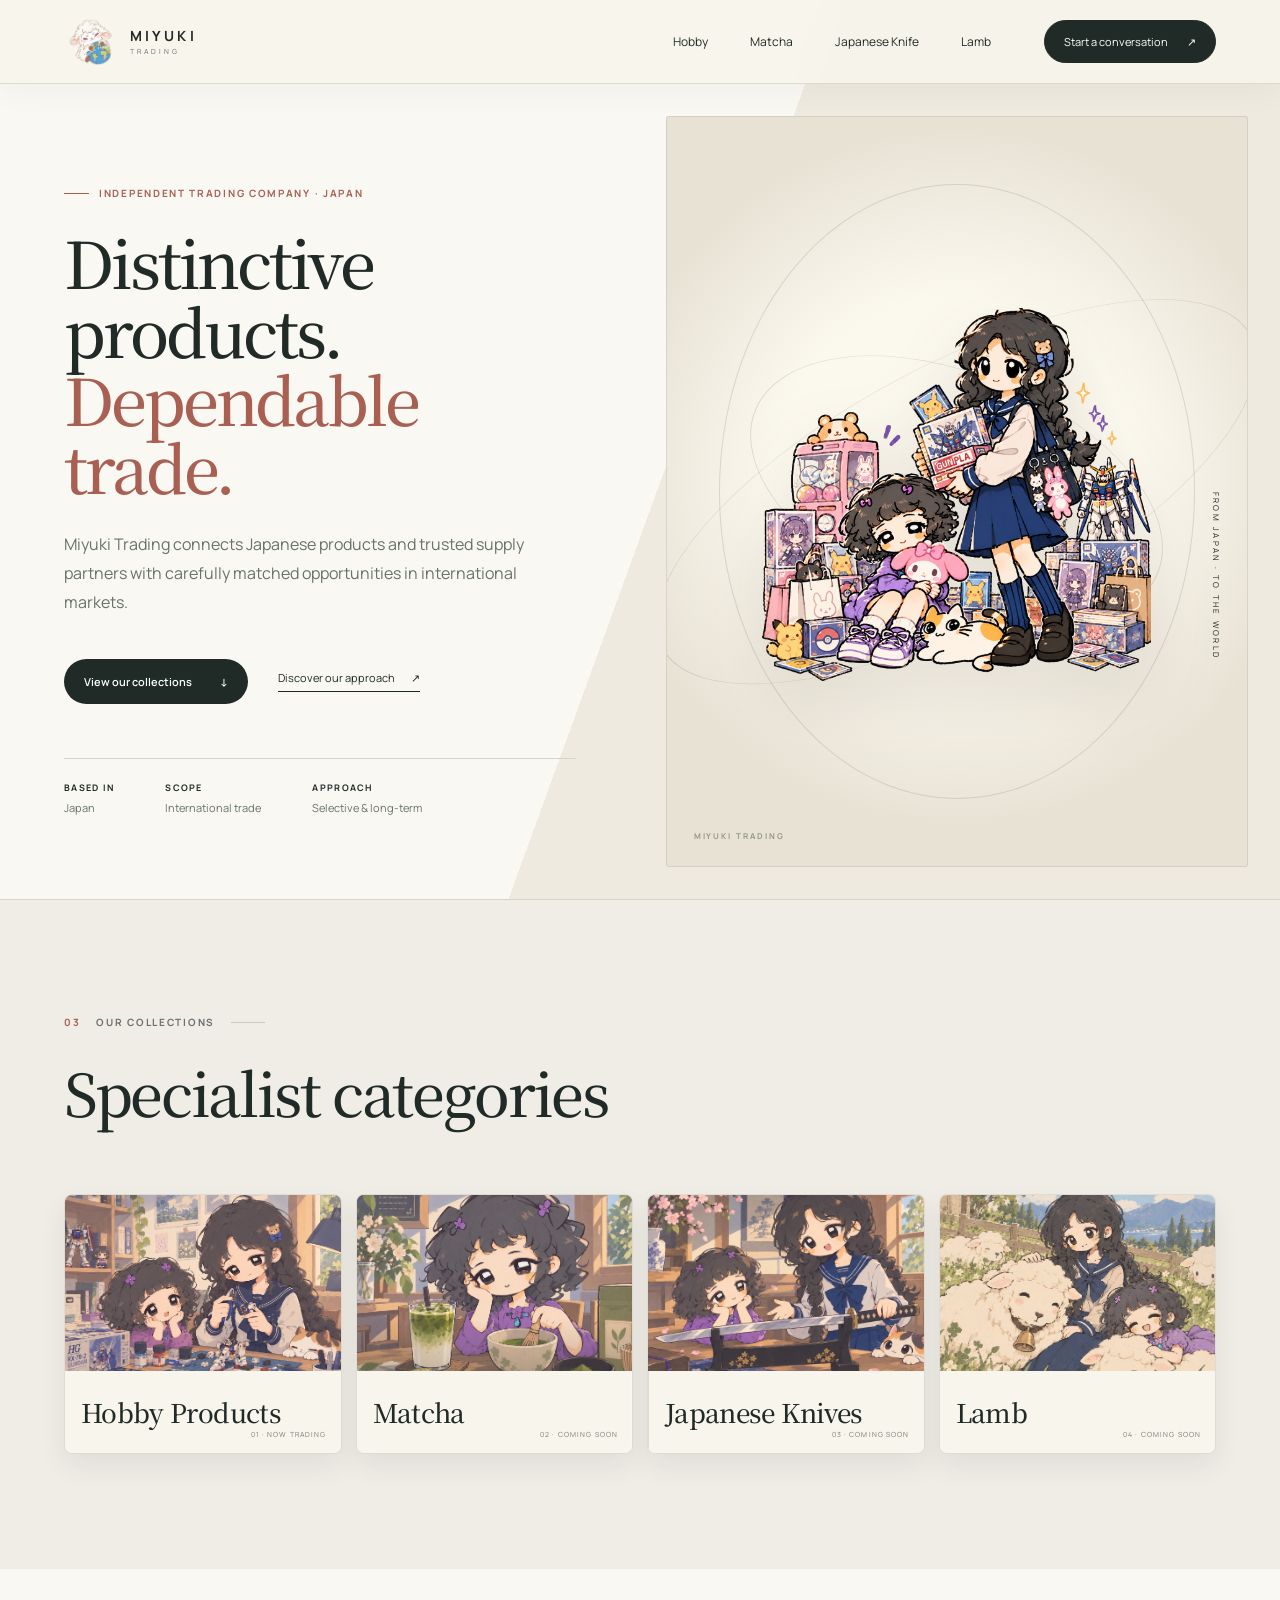
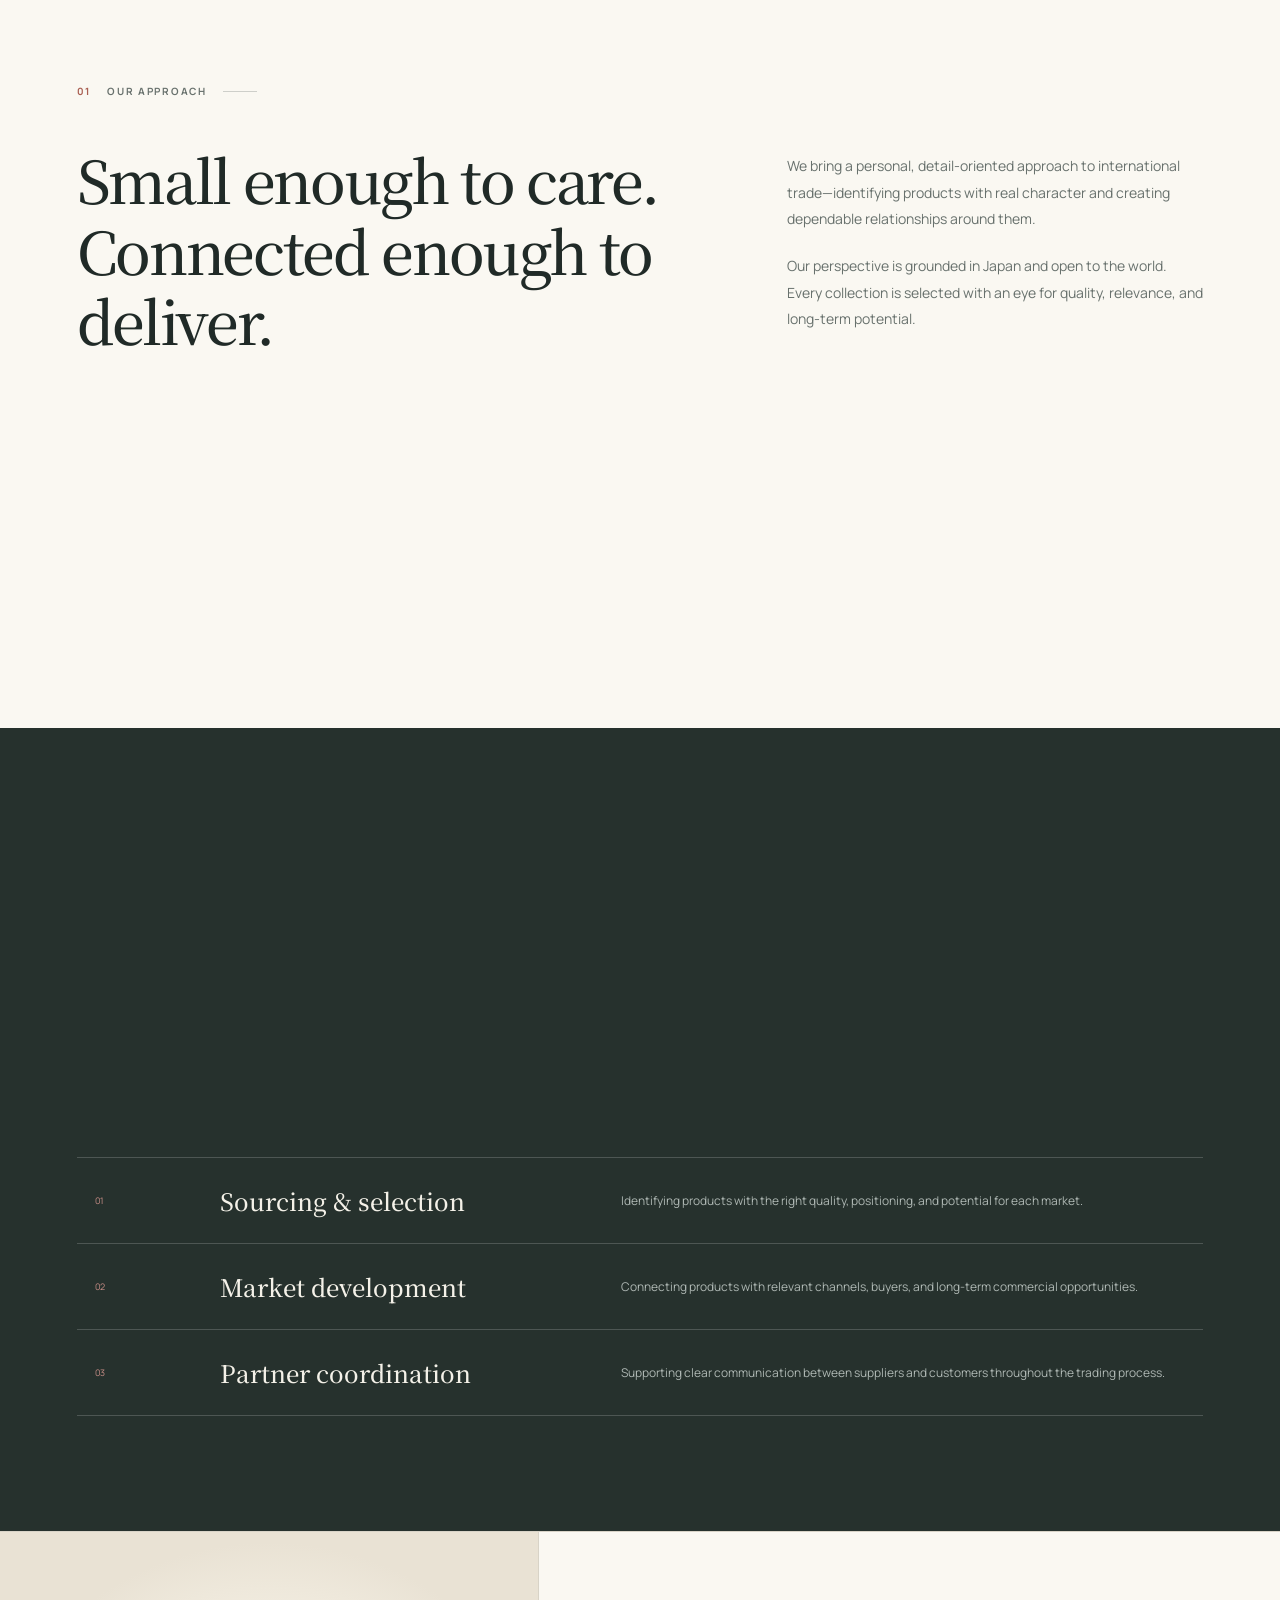
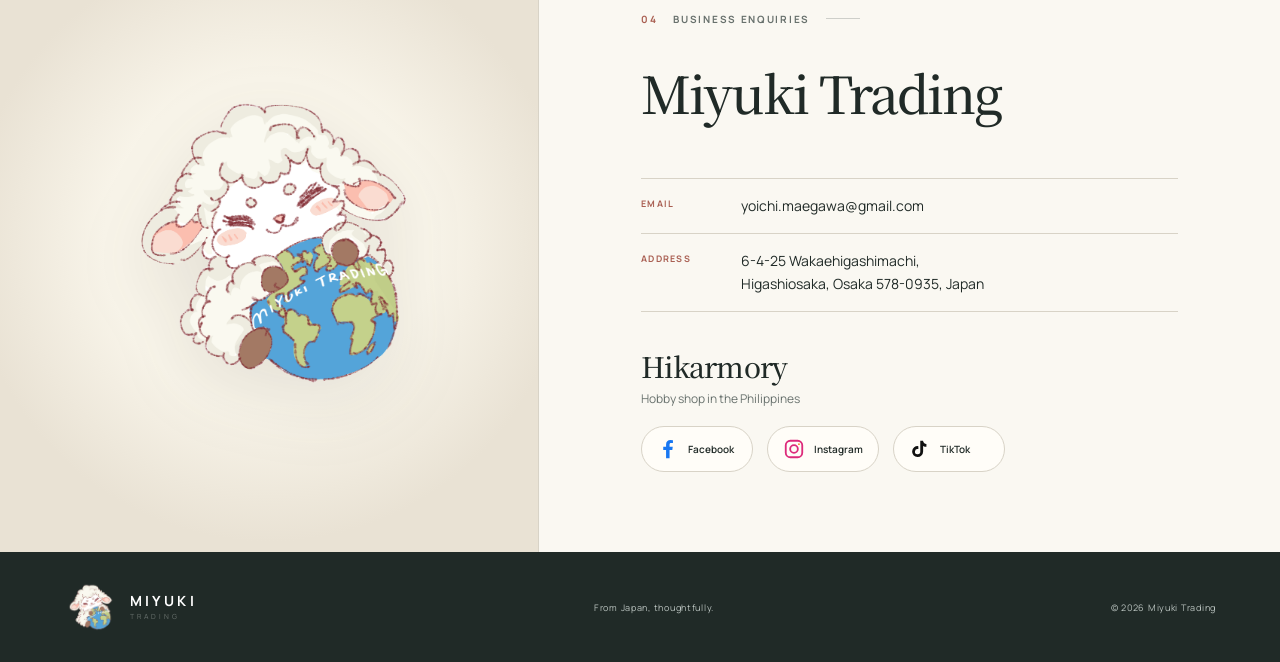
==== commit 781df13e: "Reduce stray hair in hero illustration" ====
--- a/index.html
+++ b/index.html
@@ -31,7 +31,7 @@
         </div>
         <div class="hero-visual reveal delay">
           <div class="orbit orbit-one"></div><div class="orbit orbit-two"></div>
-          <div class="brand-art"><img src="assets/hobby-illustration-user-v1.png" alt="Illustration of Japanese hobby products, figures, model kits, and collectibles" /></div>
+          <div class="brand-art"><img src="assets/hobby-illustration-user-v2.png" alt="Illustration of Japanese hobby products, figures, model kits, and collectibles" /></div>
           <p class="vertical-copy">FROM JAPAN · TO THE WORLD</p>
         </div>
       </section>
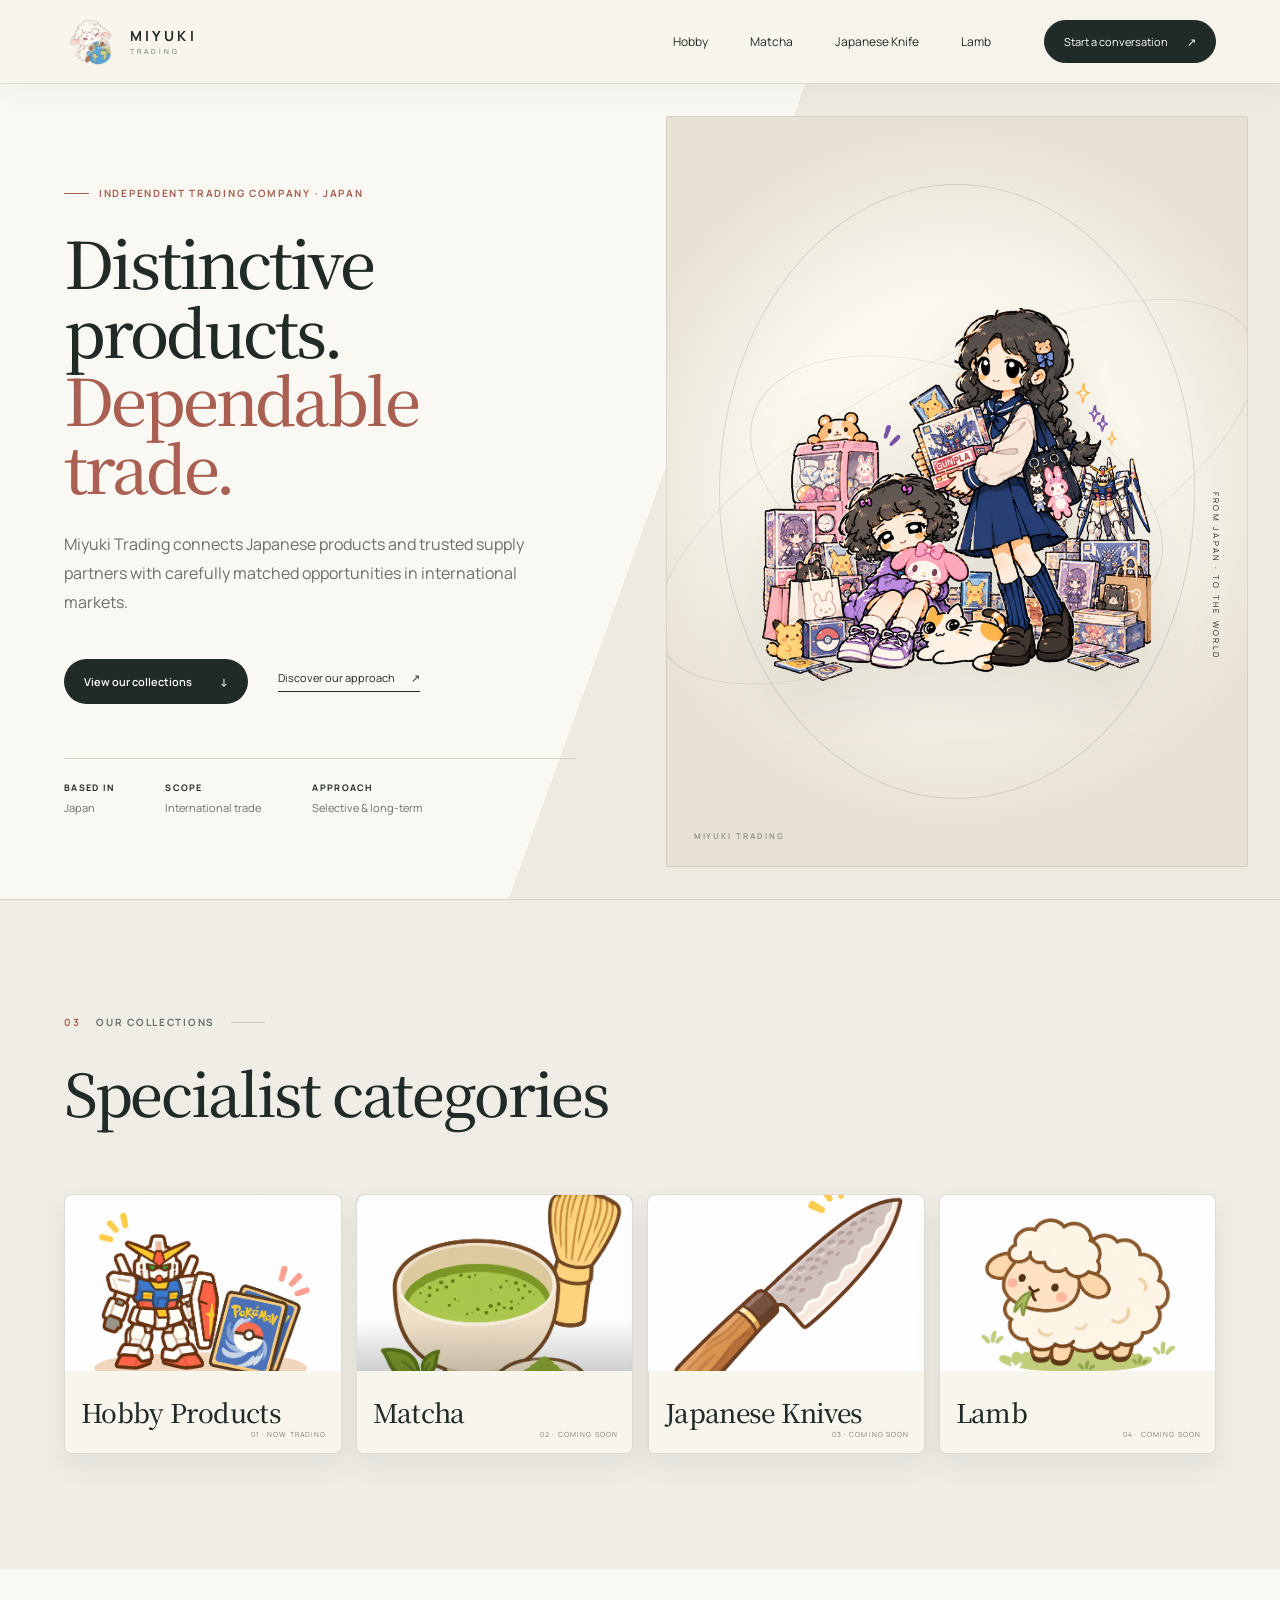
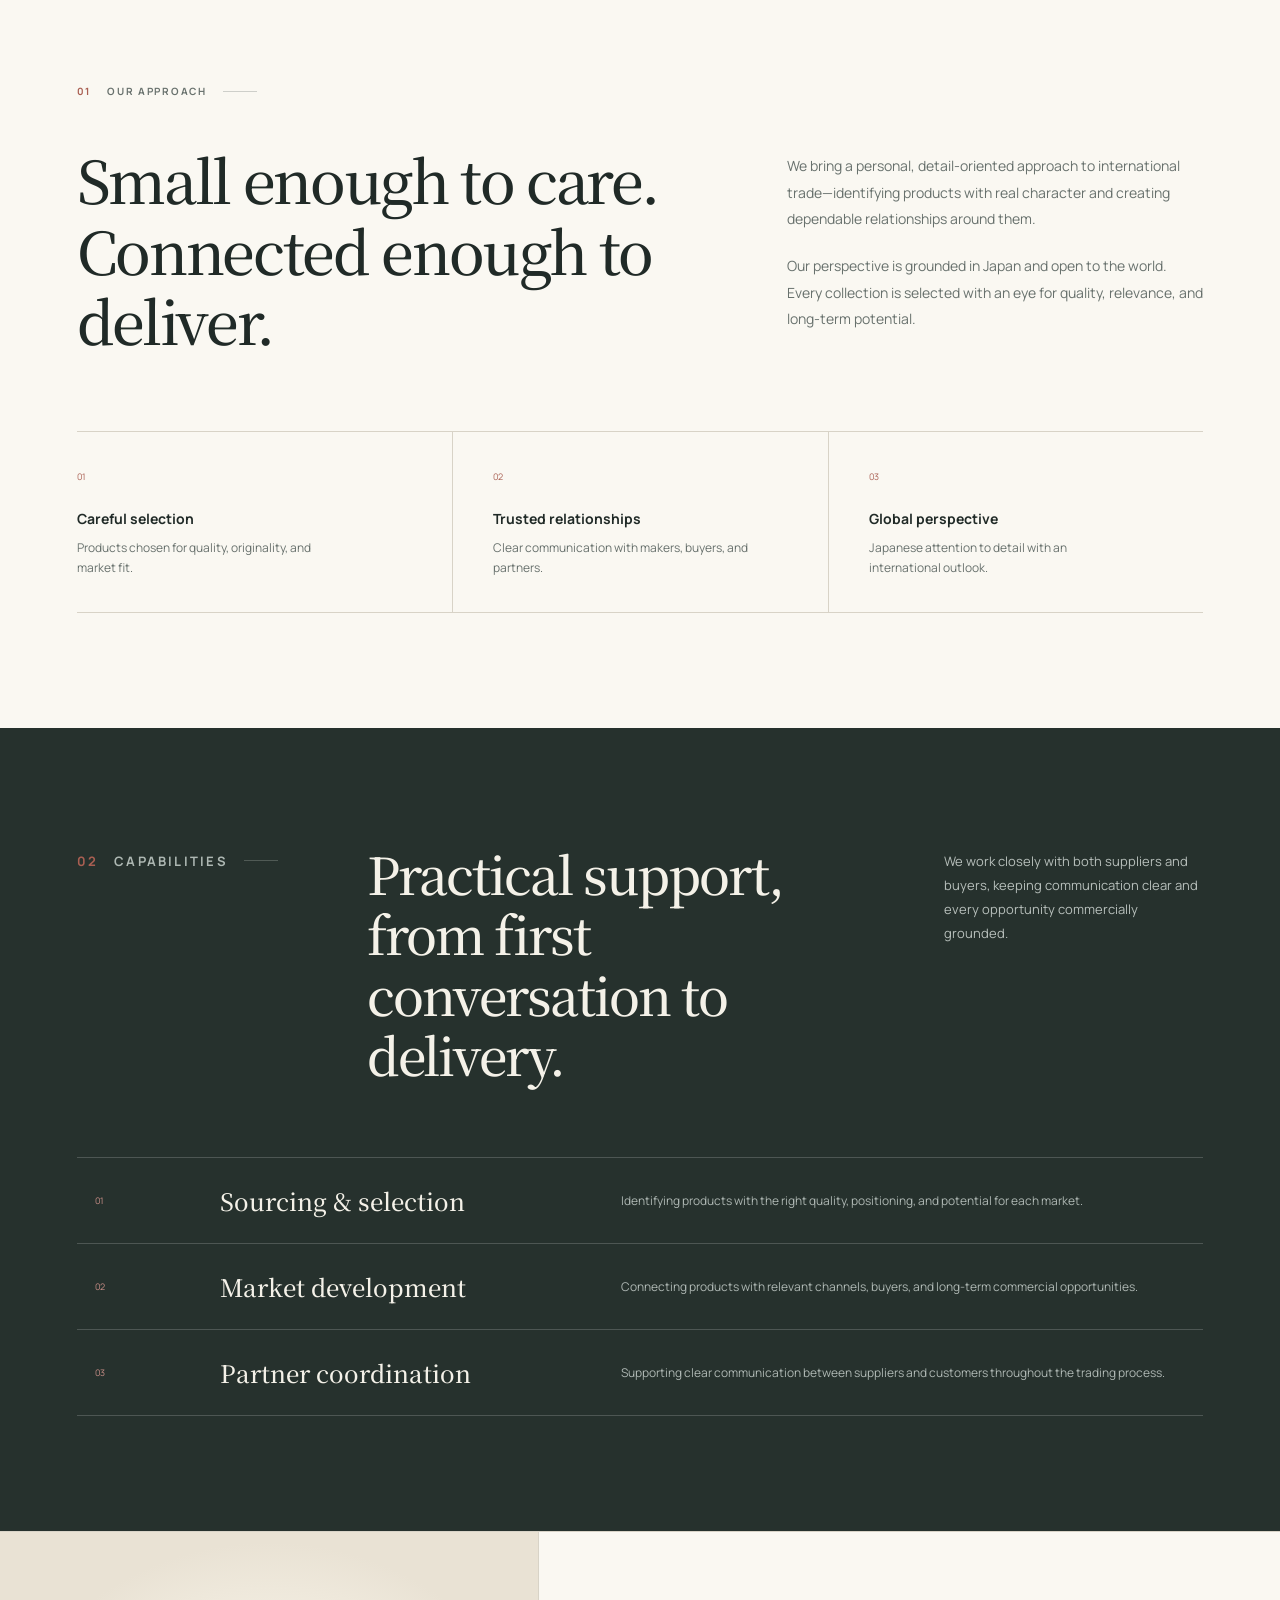
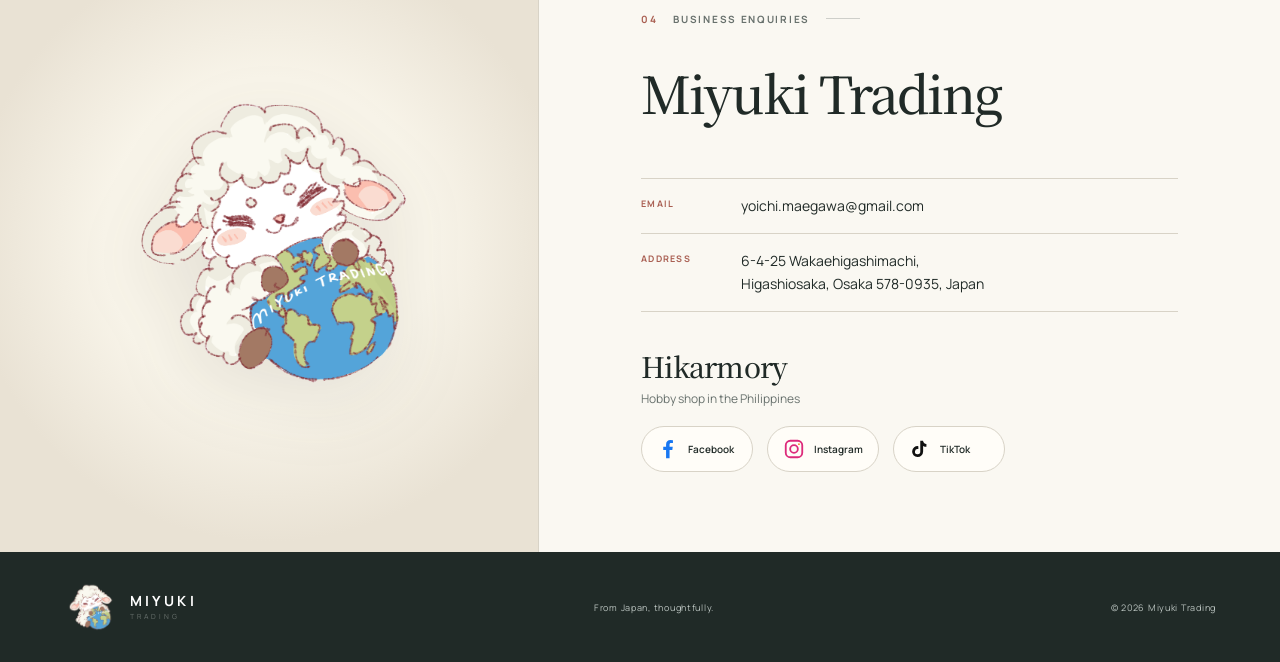
==== commit 3015c6e7: "Replace collection card images" ====
--- a/index.html
+++ b/index.html
@@ -71,7 +71,7 @@
             <div class="status live"><i></i>Now trading</div><p class="collection-number">COLLECTION 01</p><h3>Hobby <br />Products</h3>
           </div>
           <div class="hobby-art" aria-label="Curated Japanese hobby products">
-            <img class="collection-card-image" src="assets/hobby-card.png" alt="Two girls building a Japanese model kit" />
+            <img class="collection-card-image" src="assets/hobby-card.png" alt="Japanese model robot and collectible trading cards" />
             <div class="hobby-image-label"><b>HOBBY CULTURE</b><span>Figures · Models · Collectibles</span></div>
           </div>
         </article>
@@ -82,12 +82,12 @@
               <small>京都 · KYOTO</small><h3>Matcha</h3>
             </div>
             <div class="row-visual kyoto-visual">
-              <img class="collection-card-image" src="assets/matcha-card.png" alt="Girl preparing matcha with Japanese sweets" />
+              <img class="collection-card-image" src="assets/matcha-card.png" alt="Matcha tea bowl, bamboo whisk, tea leaves, and matcha powder" />
             </div>
           </article>
           <article class="editorial-row knife-row reveal" id="japanese-knife">
             <div class="row-visual oak-visual">
-              <img class="collection-card-image" src="assets/knife-card.png" alt="Japanese sword displayed in a traditional room" />
+              <img class="collection-card-image" src="assets/knife-card.png" alt="Japanese kitchen knife with a wooden handle" />
             </div>
             <div class="row-copy">
               <header><span>COLLECTION 03</span><b>Coming soon</b></header>
@@ -100,7 +100,7 @@
               <small>QUALITY · TRUSTED SUPPLY</small><h3>Lamb</h3>
             </div>
             <div class="row-visual lamb-visual">
-              <img class="collection-card-image" src="assets/lamb-card.png" alt="Two girls relaxing with sheep in a meadow" />
+              <img class="collection-card-image" src="assets/lamb-card.png" alt="Illustrated lamb standing on grass" />
             </div>
           </article>
         </div>
--- a/styles.css
+++ b/styles.css
@@ -217,3 +217,27 @@
   .collection-feature::after,.editorial-row::after,.lamb-strip::before{position:absolute;z-index:6;right:14px;bottom:14px;font-size:7px;letter-spacing:.16em;color:#7a7c76}
   .collection-feature::after{content:"01 · NOW TRADING"}.matcha-row::after{content:"02 · COMING SOON"}.knife-row::after{content:"03 · COMING SOON"}.lamb-row::after{content:"04 · COMING SOON"}
 }
+
+/* Consistent phone and tablet collection cards */
+@media(max-width:900px){
+  .collections-head{margin-bottom:34px}
+  .editorial-collections{display:grid;grid-template-columns:1fr;gap:14px;margin-top:14px}
+  .collection-feature,.editorial-row{position:relative;display:block;width:100%;height:280px;min-height:280px;overflow:hidden;background:#f8f5ed;color:var(--ink);border:1px solid rgba(32,42,39,.12);border-radius:7px;box-shadow:0 10px 24px rgba(40,35,28,.07)}
+  .hobby-art,.row-visual{position:absolute;inset:0 0 auto 0;width:100%;height:195px;min-height:195px;border-radius:0}
+  .collection-card-image{width:100%;height:100%;object-fit:cover;object-position:center}
+  .feature-copy,.row-copy{position:absolute;z-index:5;inset:auto 0 0 0;width:100%;height:85px;min-height:85px;padding:14px 16px;background:#f8f5ed;color:var(--ink);border:0;display:flex;align-items:flex-start;justify-content:center}
+  .feature-copy h3,.row-copy h3{margin:0;font-family:var(--serif);font-size:28px;line-height:1.05;font-weight:500;letter-spacing:-.025em;color:var(--ink)}
+  .feature-copy h3 br,.row-copy h3 br{display:none}
+  .feature-copy .status,.feature-copy .collection-number,.feature-copy>p,.feature-copy .button,.row-copy header,.row-copy>small,.row-copy>p,.material-note,.hobby-image-label{display:none}
+  .knife-row .row-copy,.knife-row .row-visual{order:initial}
+  .collection-feature::after,.editorial-row::after{position:absolute;z-index:6;right:14px;bottom:15px;font-size:7px;letter-spacing:.14em;color:#7a7c76}
+  .collection-feature::after{content:"01 · NOW TRADING"}.matcha-row::after{content:"02 · COMING SOON"}.knife-row::after{content:"03 · COMING SOON"}.lamb-row::after{content:"04 · COMING SOON"}
+}
+@media(max-width:560px){
+  .collections{padding-left:16px;padding-right:16px}
+  .collections-head h2{font-size:39px}
+  .collection-feature,.editorial-row{height:265px;min-height:265px}
+  .hobby-art,.row-visual{height:182px;min-height:182px}
+  .feature-copy,.row-copy{height:83px;min-height:83px;padding:14px}
+  .feature-copy h3,.row-copy h3{font-size:26px}
+}
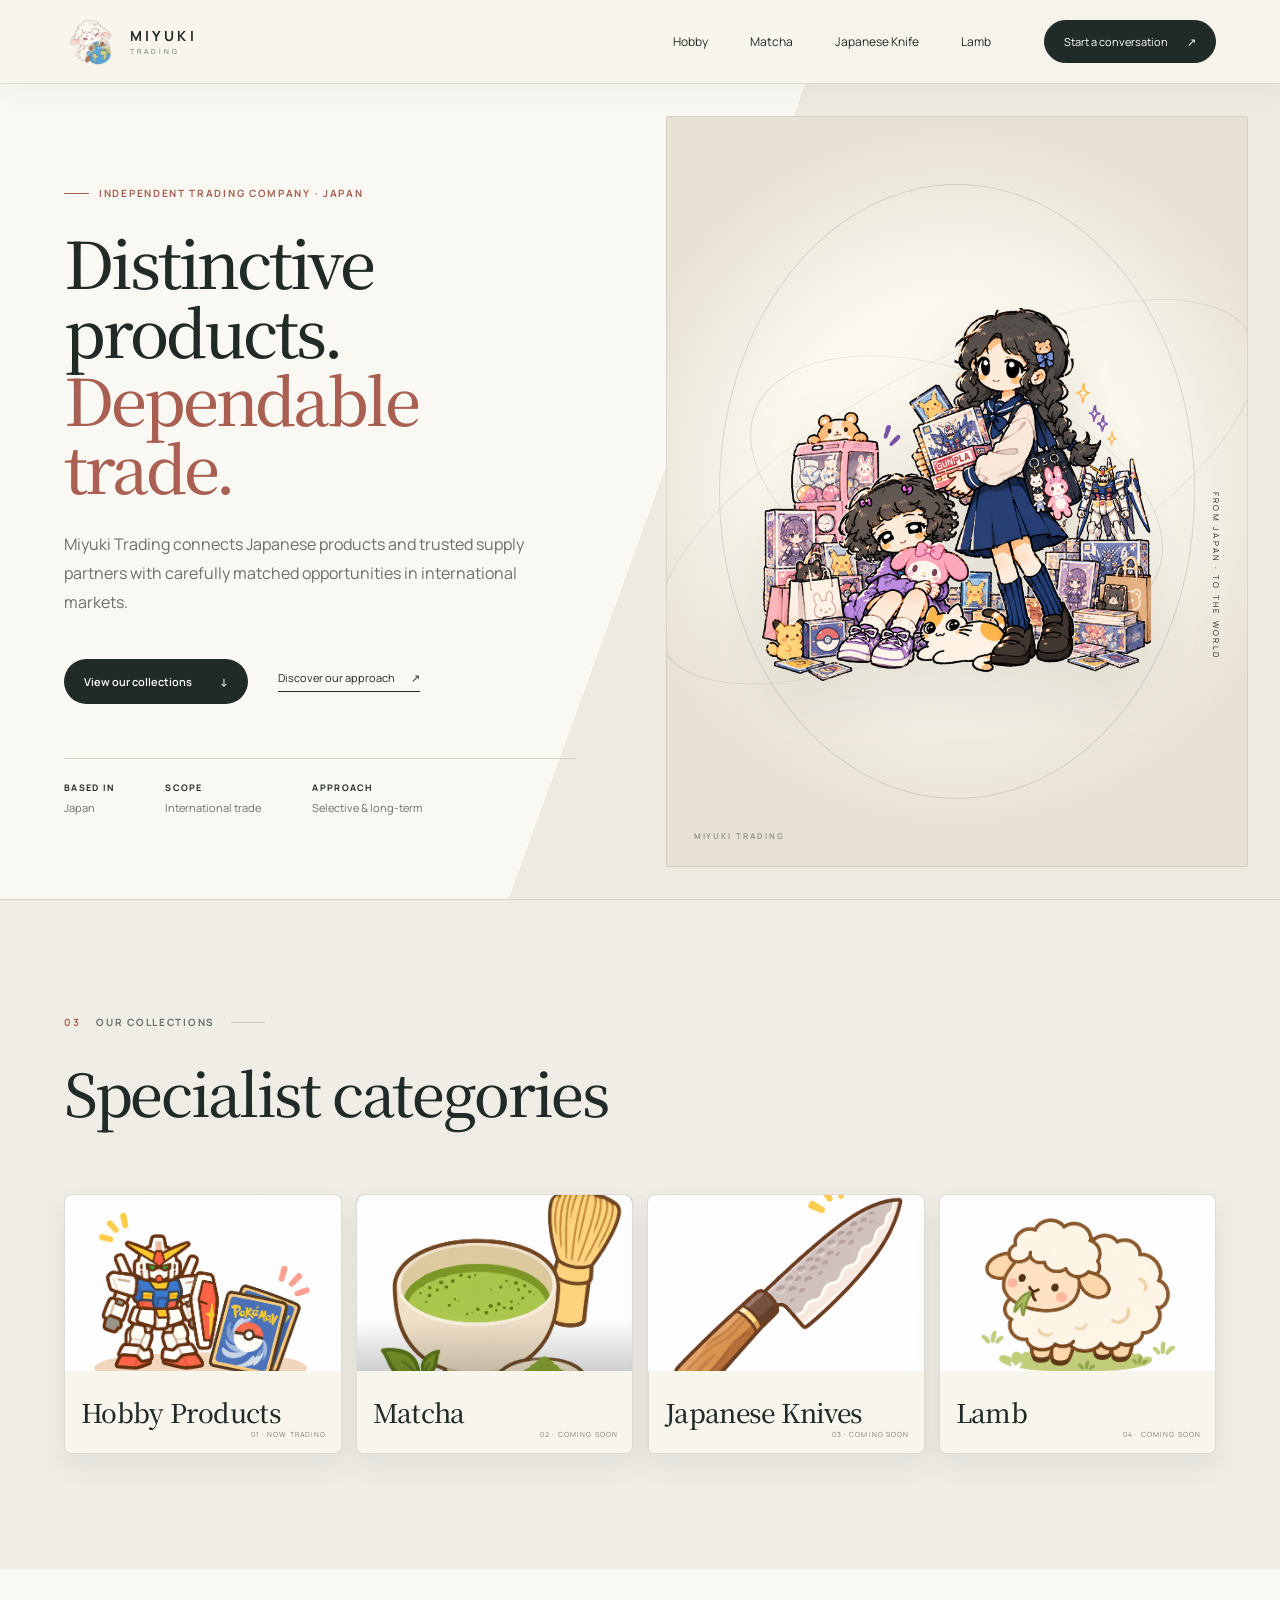
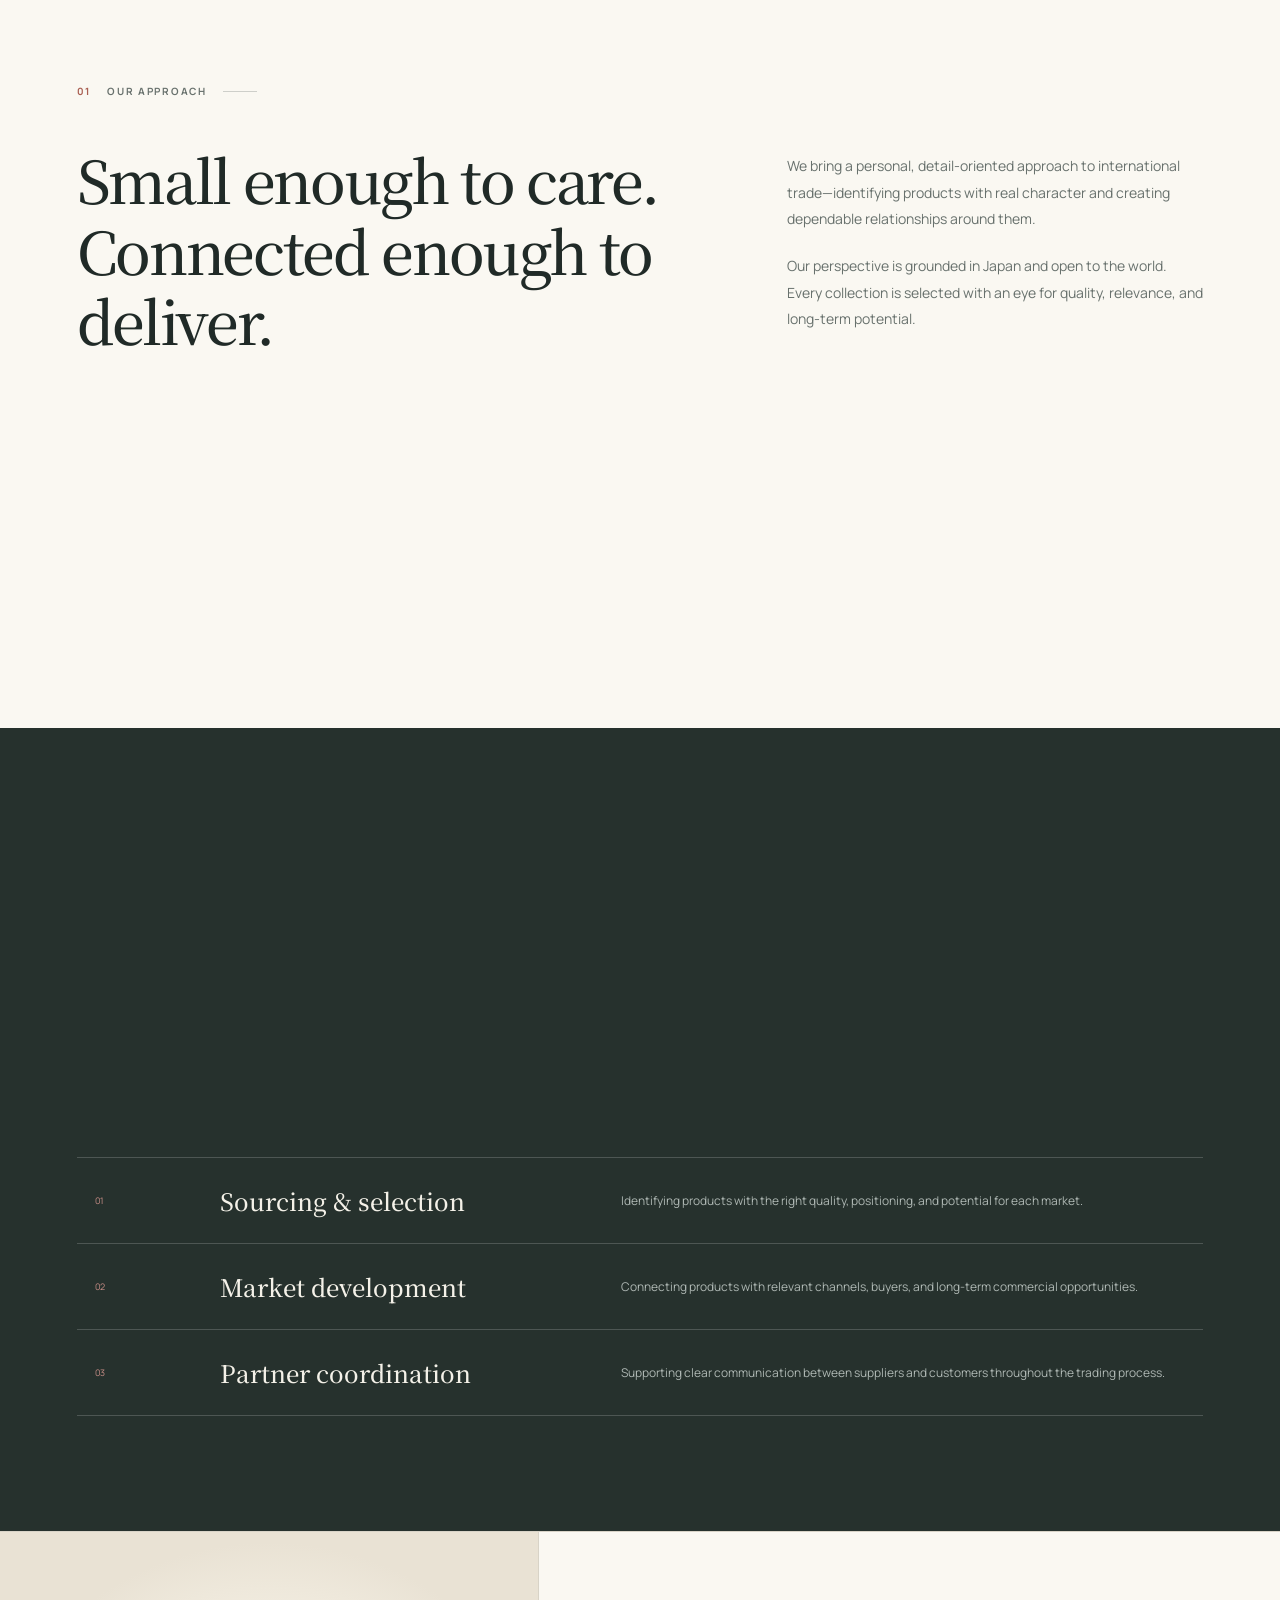
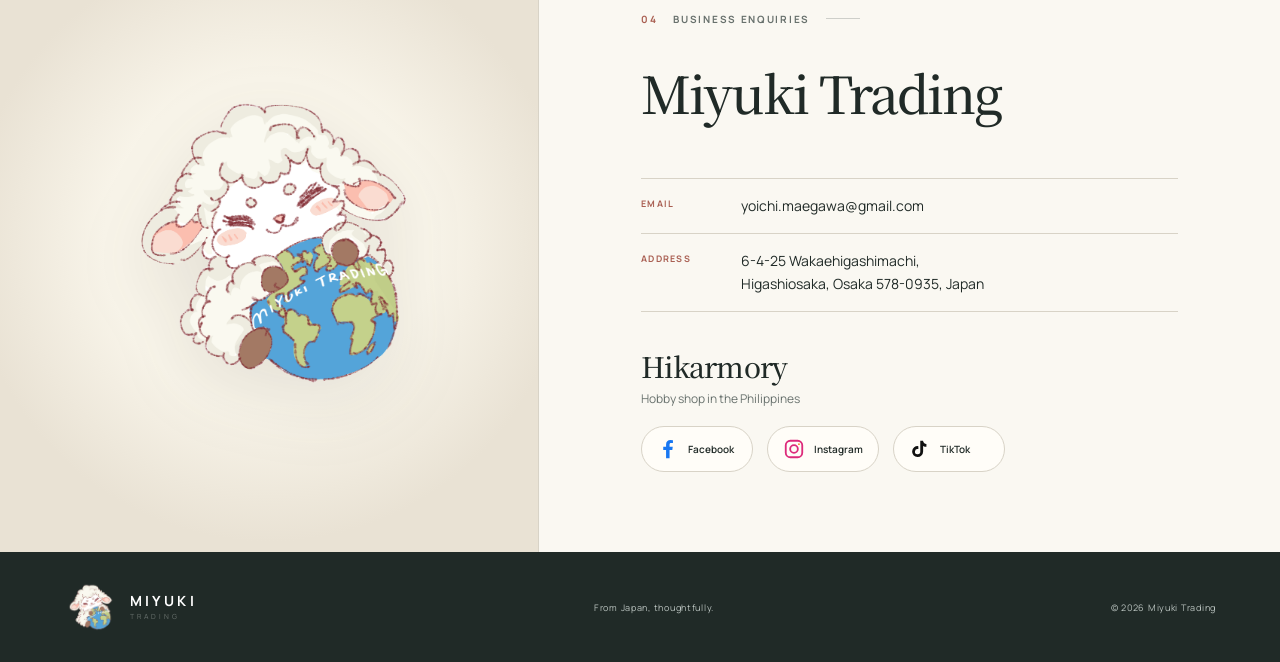
==== commit 07f36766: "Add product-ready catalog and order basket" ====
--- a/index.html
+++ b/index.html
@@ -74,6 +74,7 @@
             <img class="collection-card-image" src="assets/hobby-card.png" alt="Japanese model robot and collectible trading cards" />
             <div class="hobby-image-label"><b>HOBBY CULTURE</b><span>Figures · Models · Collectibles</span></div>
           </div>
+          <a class="catalog-card-hitarea" href="catalog.html#hobby" aria-label="Open the Hobby Products catalog"></a>
         </article>
         <div class="editorial-collections">
           <article class="editorial-row matcha-row reveal" id="matcha">
@@ -84,6 +85,7 @@
             <div class="row-visual kyoto-visual">
               <img class="collection-card-image" src="assets/matcha-card.png" alt="Matcha tea bowl, bamboo whisk, tea leaves, and matcha powder" />
             </div>
+            <a class="catalog-card-hitarea" href="catalog.html#matcha" aria-label="Open the Matcha catalog"></a>
           </article>
           <article class="editorial-row knife-row reveal" id="japanese-knife">
             <div class="row-visual oak-visual">
@@ -93,6 +95,7 @@
               <header><span>COLLECTION 03</span><b>Coming soon</b></header>
               <small>CRAFT · PRECISION</small><h3>Japanese <br />Knives</h3>
             </div>
+            <a class="catalog-card-hitarea" href="catalog.html#japanese-knives" aria-label="Open the Japanese Knives catalog"></a>
           </article>
           <article class="editorial-row lamb-row reveal" id="lamb">
             <div class="row-copy">
@@ -102,6 +105,7 @@
             <div class="row-visual lamb-visual">
               <img class="collection-card-image" src="assets/lamb-card.png" alt="Illustrated lamb standing on grass" />
             </div>
+            <a class="catalog-card-hitarea" href="catalog.html#lamb" aria-label="Open the Lamb catalog"></a>
           </article>
         </div>
       </section>
--- a/styles.css
+++ b/styles.css
@@ -121,6 +121,11 @@
   .knife-scene{object-position:56% center}
 }
 
+/* Full-card catalog links preserve the existing collection layout. */
+.catalog-card-hitarea{position:absolute;inset:0;z-index:12;border-radius:inherit;text-decoration:none;cursor:pointer}
+.catalog-card-hitarea:focus-visible{outline:3px solid var(--coral);outline-offset:-5px}
+.collection-feature:has(.catalog-card-hitarea),.editorial-row:has(.catalog-card-hitarea){cursor:pointer}
+
 /* Unified editorial product drawings */
 .collection-drawing{position:absolute;z-index:3;inset:4%;width:92%;height:92%;overflow:visible}
 .collection-drawing *{vector-effect:non-scaling-stroke}
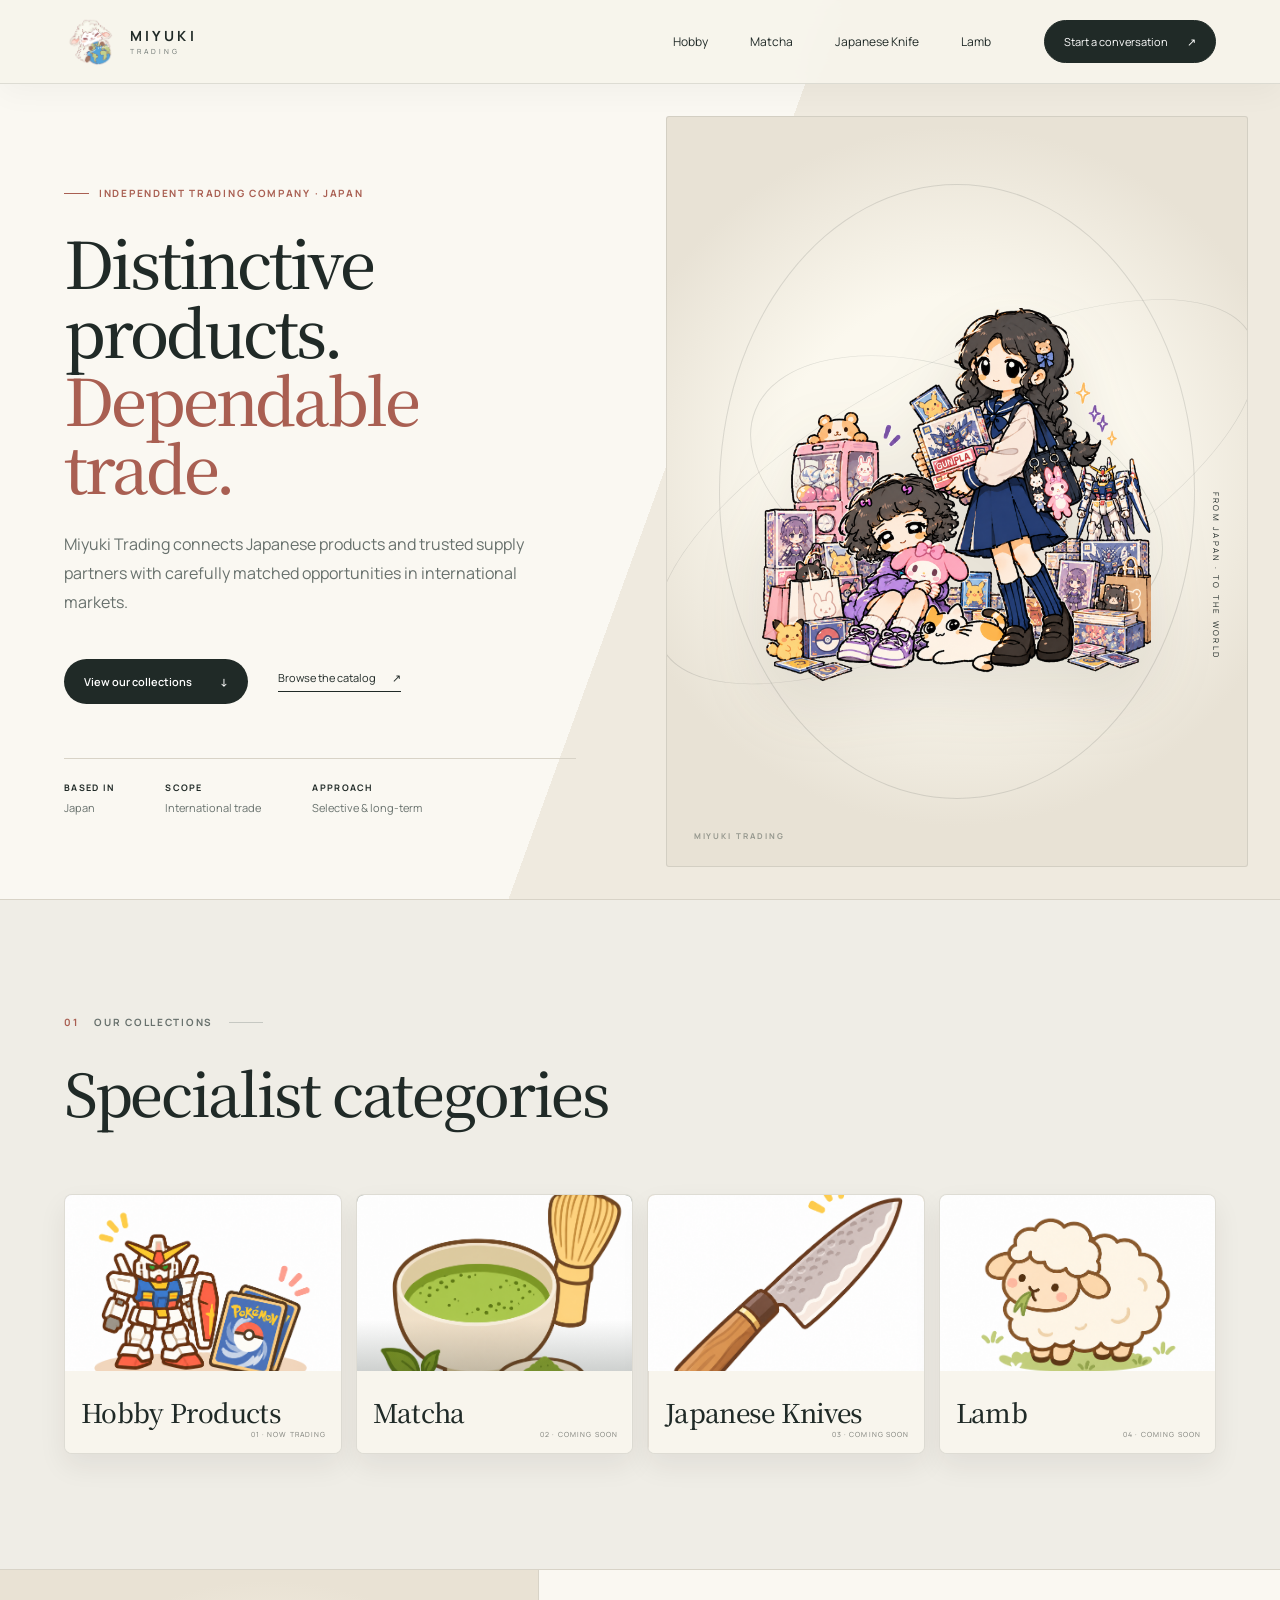
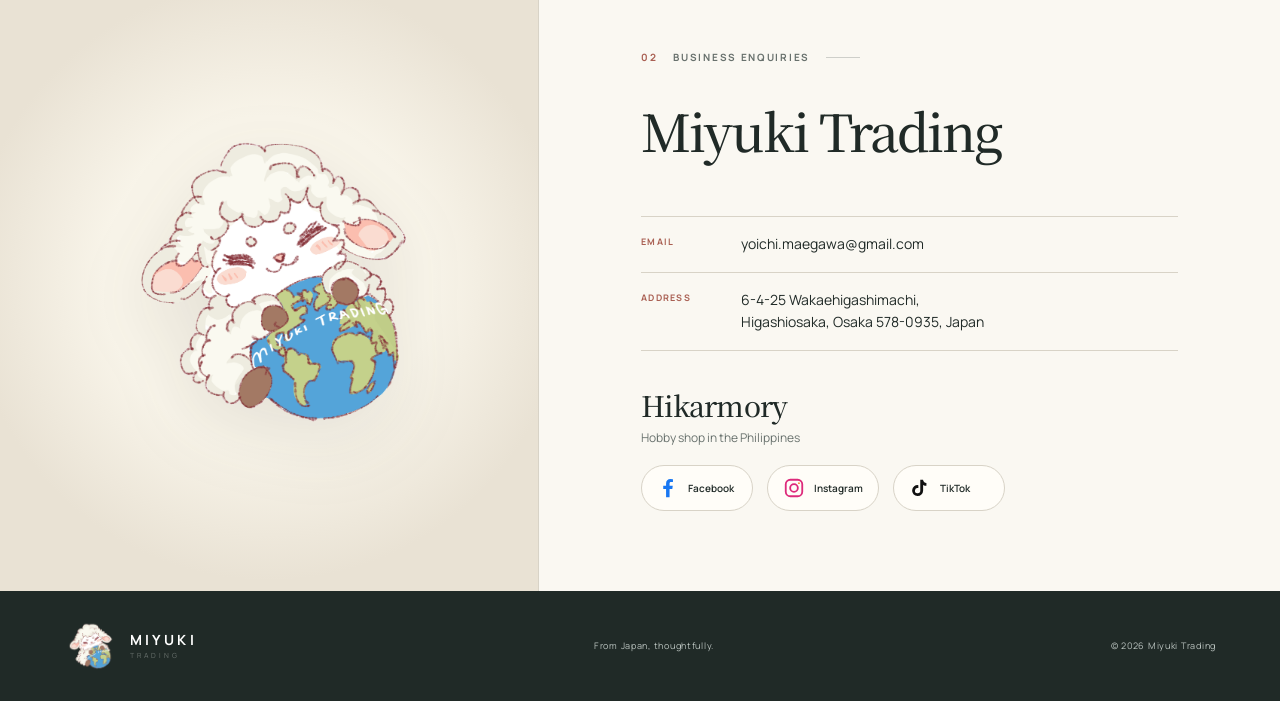
==== commit 7f7c77aa: "Remove approach and capabilities sections" ====
--- a/index.html
+++ b/index.html
@@ -26,7 +26,7 @@
           <p class="eyebrow"><span></span> Independent trading company · Japan</p>
           <h1>Distinctive products.<br /><em>Dependable trade.</em></h1>
           <p class="lead">Miyuki Trading connects Japanese products and trusted supply partners with carefully matched opportunities in international markets.</p>
-          <div class="hero-actions"><a class="button button-dark" href="#collections">View our collections <span>↓</span></a><a class="simple-link" href="#about">Discover our approach <span>↗</span></a></div>
+          <div class="hero-actions"><a class="button button-dark" href="#collections">View our collections <span>↓</span></a><a class="simple-link" href="catalog.html">Browse the catalog <span>↗</span></a></div>
           <div class="hero-meta"><span><b>Based in</b>Japan</span><span><b>Scope</b>International trade</span><span><b>Approach</b>Selective &amp; long-term</span></div>
         </div>
         <div class="hero-visual reveal delay">
@@ -36,35 +36,9 @@
         </div>
       </section>
 
-      <section class="about" id="about">
-        <div class="section-label reveal"><span>01</span> Our approach</div>
-        <div class="about-main reveal">
-          <h2>Small enough to care.<br />Connected enough to deliver.</h2>
-          <div><p>We bring a personal, detail-oriented approach to international trade—identifying products with real character and creating dependable relationships around them.</p><p>Our perspective is grounded in Japan and open to the world. Every collection is selected with an eye for quality, relevance, and long-term potential.</p></div>
-        </div>
-        <div class="values reveal">
-          <article><span>01</span><h3>Careful selection</h3><p>Products chosen for quality, originality, and market fit.</p></article>
-          <article><span>02</span><h3>Trusted relationships</h3><p>Clear communication with makers, buyers, and partners.</p></article>
-          <article><span>03</span><h3>Global perspective</h3><p>Japanese attention to detail with an international outlook.</p></article>
-        </div>
-      </section>
-
-      <section class="capabilities" id="capabilities">
-        <div class="capabilities-head reveal">
-          <p class="section-label"><span>02</span> Capabilities</p>
-          <h2>Practical support, from first conversation to delivery.</h2>
-          <p>We work closely with both suppliers and buyers, keeping communication clear and every opportunity commercially grounded.</p>
-        </div>
-        <div class="capability-list reveal">
-          <article><span>01</span><div><h3>Sourcing &amp; selection</h3><p>Identifying products with the right quality, positioning, and potential for each market.</p></div></article>
-          <article><span>02</span><div><h3>Market development</h3><p>Connecting products with relevant channels, buyers, and long-term commercial opportunities.</p></div></article>
-          <article><span>03</span><div><h3>Partner coordination</h3><p>Supporting clear communication between suppliers and customers throughout the trading process.</p></div></article>
-        </div>
-      </section>
-
       <section class="collections" id="collections">
         <div class="collections-head reveal">
-          <div><p class="section-label"><span>03</span> Our collections</p><h2>Specialist categories</h2></div>
+          <div><p class="section-label"><span>01</span> Our collections</p><h2>Specialist categories</h2></div>
         </div>
         <article class="collection-feature reveal" id="hobby">
           <div class="feature-copy">
@@ -113,7 +87,7 @@
       <section class="contact" id="contact">
         <div class="contact-art reveal"><img src="assets/miyuki-mark-transparent.png" alt="" /></div>
         <div class="contact-copy reveal">
-          <p class="section-label"><span>04</span> Business enquiries</p>
+          <p class="section-label"><span>02</span> Business enquiries</p>
           <h2 class="contact-company">Miyuki Trading</h2>
           <div class="contact-details">
             <a href="mailto:yoichi.maegawa@gmail.com"><span>Email</span>yoichi.maegawa@gmail.com</a>
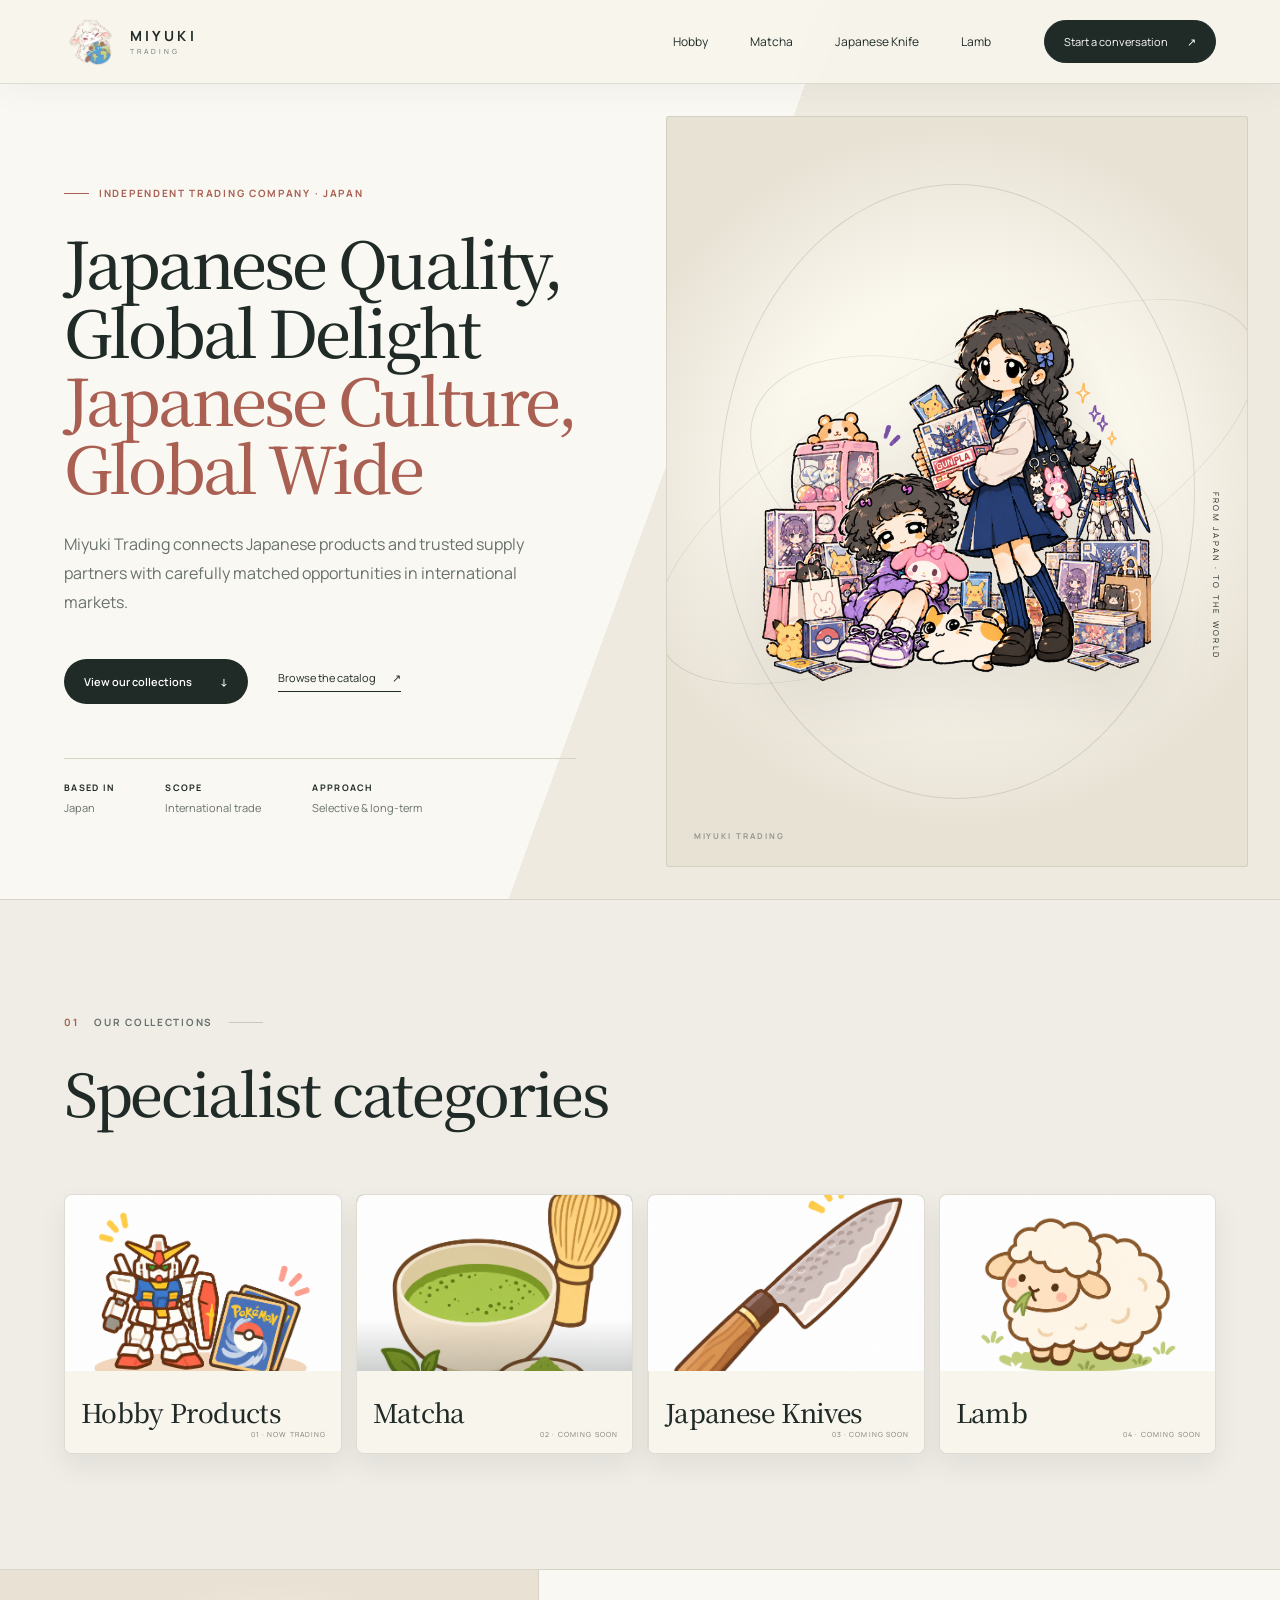
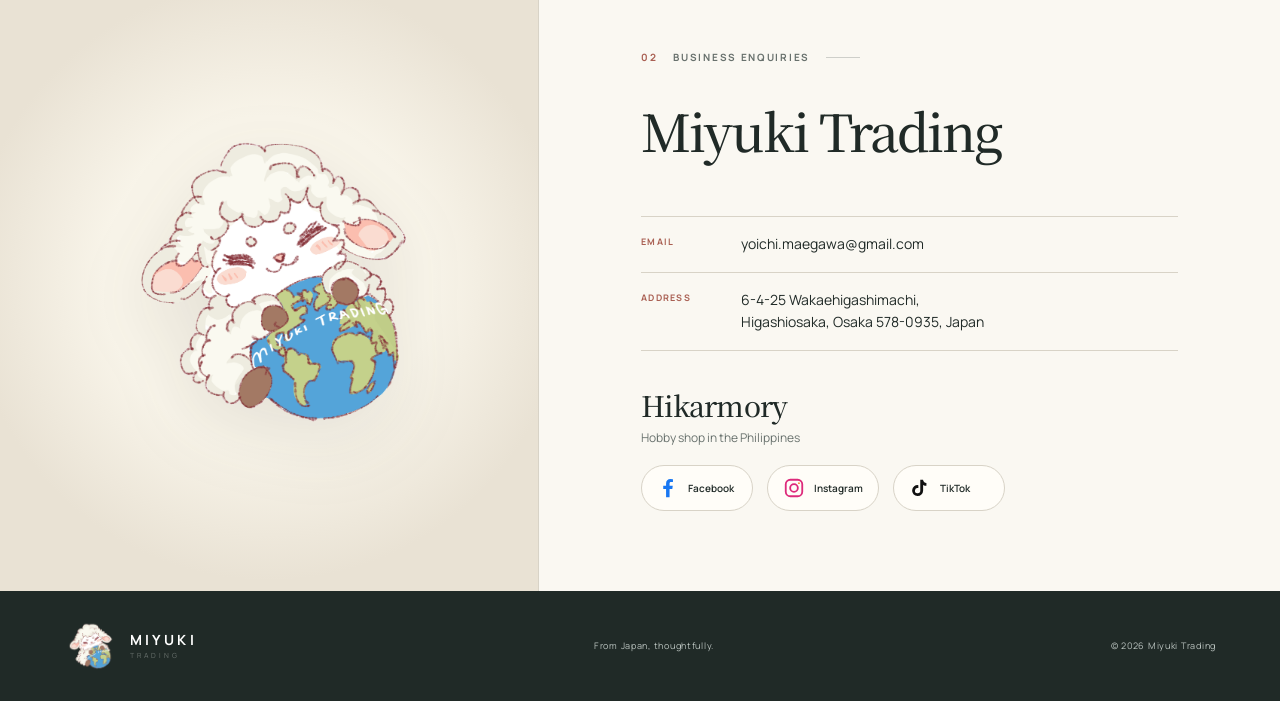
==== commit 676dab77: "Update homepage catchword" ====
--- a/index.html
+++ b/index.html
@@ -24,7 +24,7 @@
       <section class="hero">
         <div class="hero-copy reveal">
           <p class="eyebrow"><span></span> Independent trading company · Japan</p>
-          <h1>Distinctive products.<br /><em>Dependable trade.</em></h1>
+          <h1>Japanese Quality, Global Delight<br /><em>Japanese Culture, Global Wide</em></h1>
           <p class="lead">Miyuki Trading connects Japanese products and trusted supply partners with carefully matched opportunities in international markets.</p>
           <div class="hero-actions"><a class="button button-dark" href="#collections">View our collections <span>↓</span></a><a class="simple-link" href="catalog.html">Browse the catalog <span>↗</span></a></div>
           <div class="hero-meta"><span><b>Based in</b>Japan</span><span><b>Scope</b>International trade</span><span><b>Approach</b>Selective &amp; long-term</span></div>
